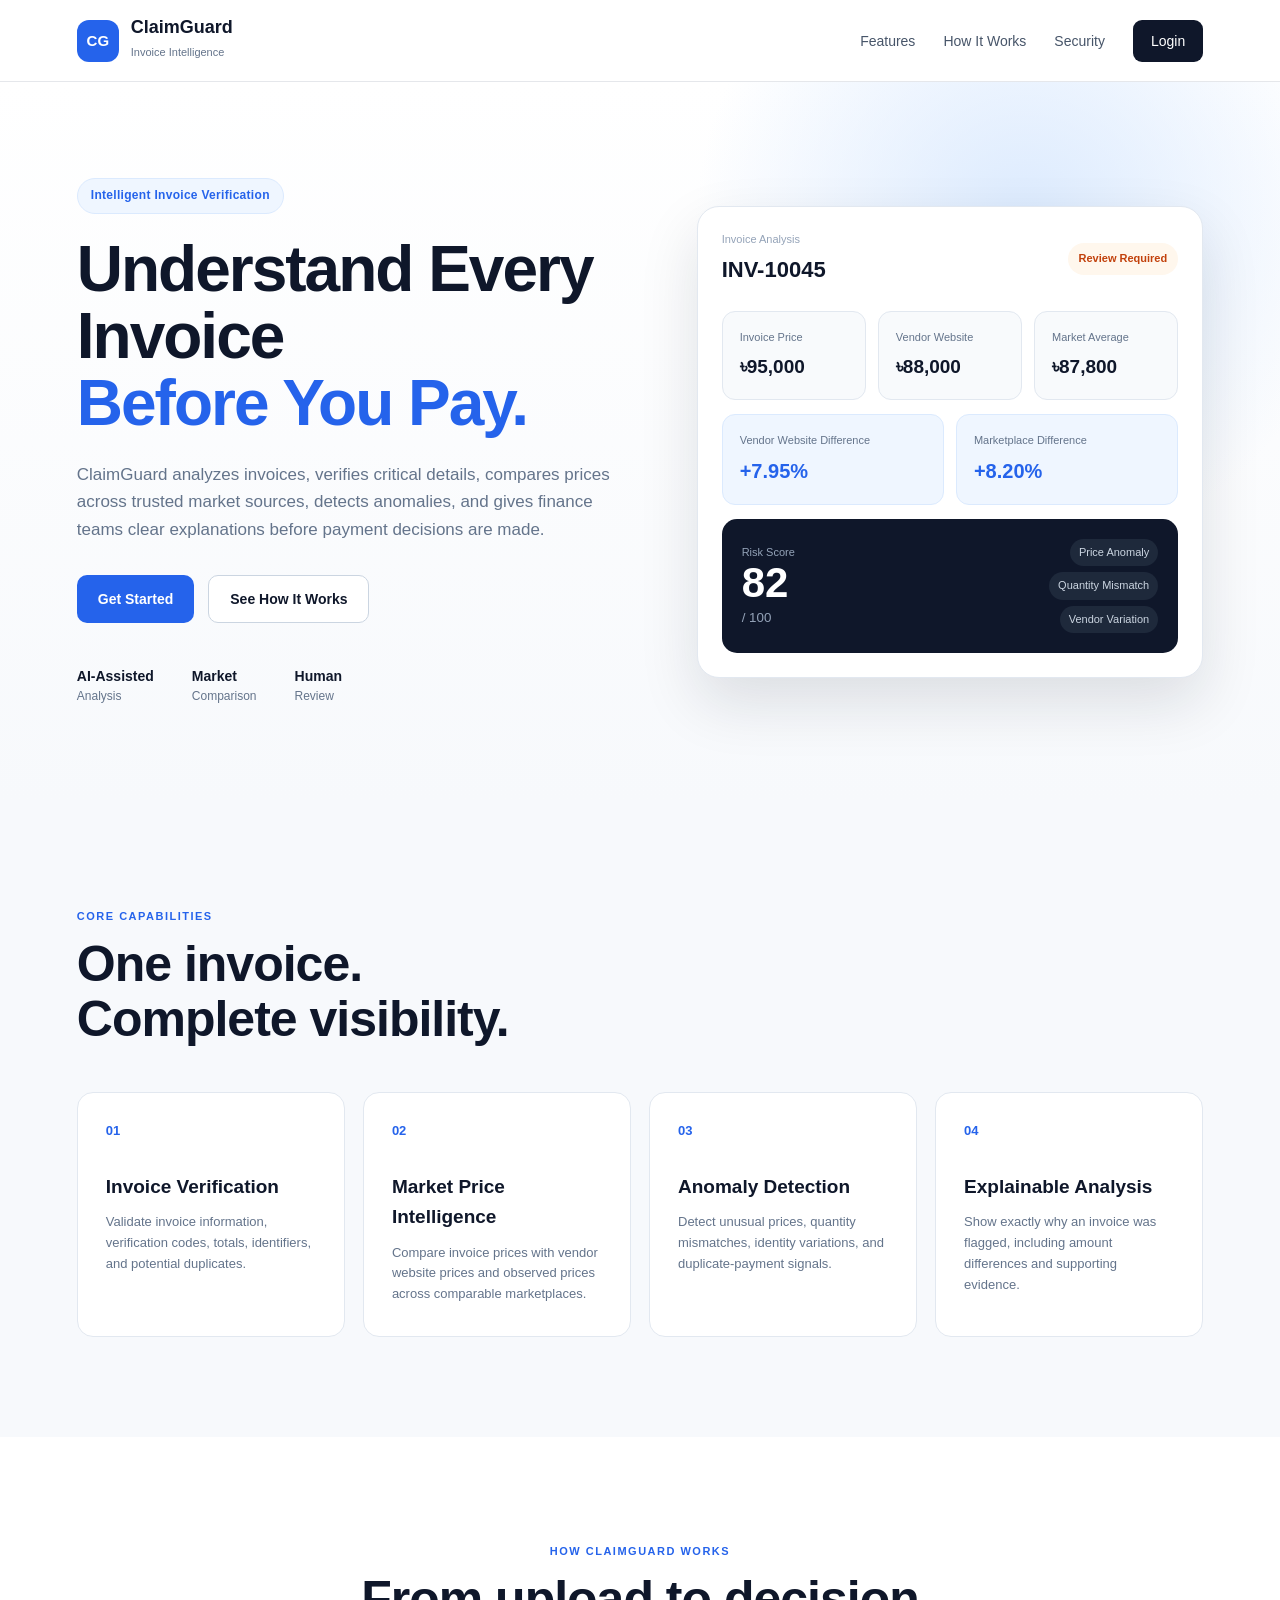
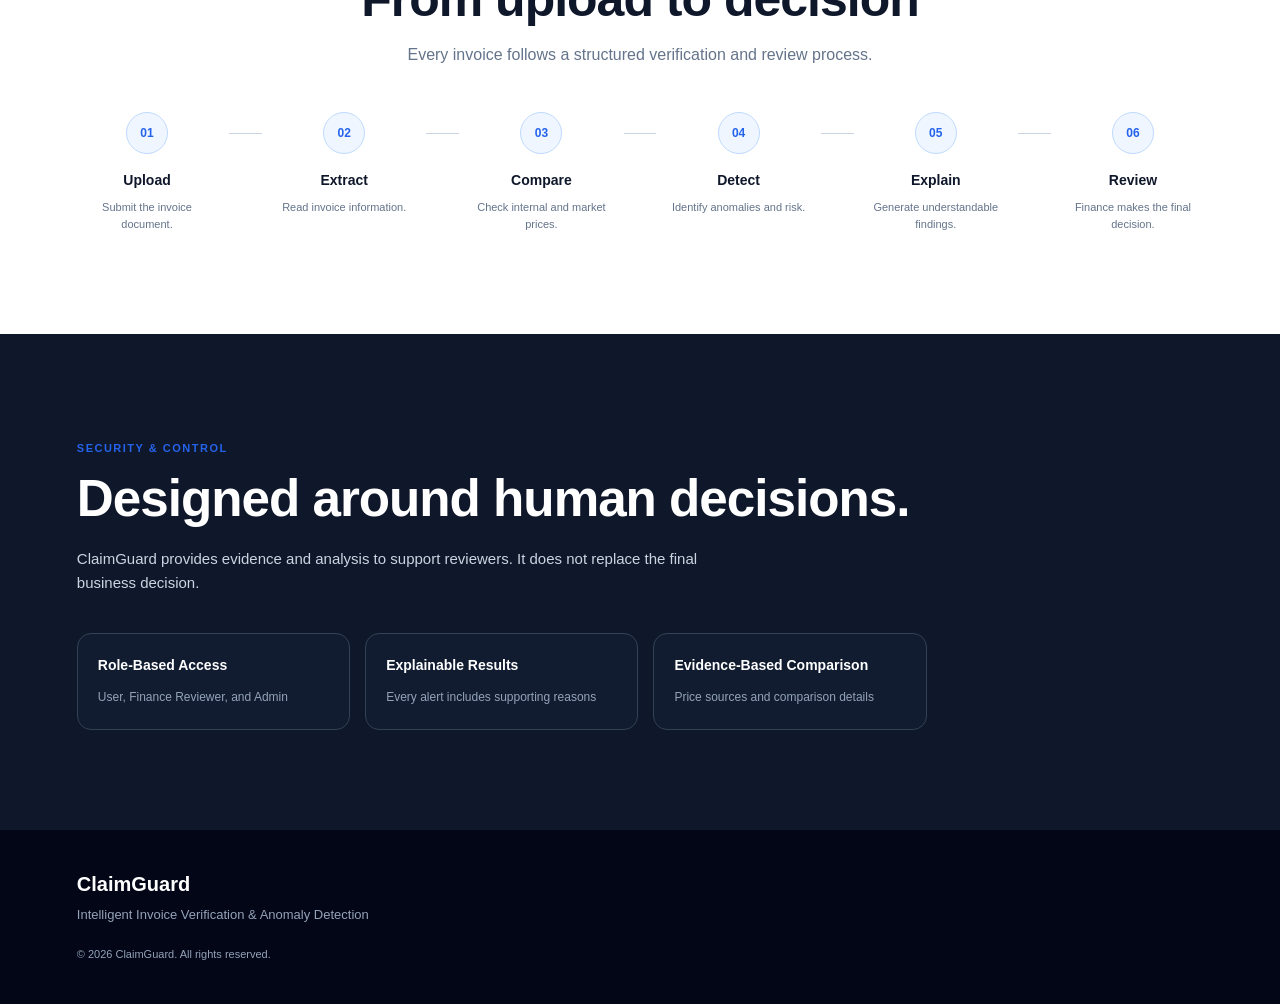
==== frontend/index.html @ c5aefcc8 "first commit" ====
<!DOCTYPE html>
<html lang="en">
<head>
    <meta charset="UTF-8">
    <meta name="viewport" content="width=device-width, initial-scale=1.0">

    <title>ClaimGuard | Intelligent Invoice Verification</title>

    <link rel="stylesheet" href="css/style.css">
</head>

<body>

    <header class="navbar">

        <div class="brand">
            <div class="brand-icon">CG</div>

            <div class="brand-text">
                <h2>ClaimGuard</h2>
                <span>Invoice Intelligence</span>
            </div>
        </div>

        <nav class="nav-links">
            <a href="#features">Features</a>
            <a href="#how-it-works">How It Works</a>
            <a href="#security">Security</a>
            <a href="login.html" class="nav-login">Login</a>
        </nav>

    </header>


    <main>

        <section class="hero">

            <div class="hero-content">

                <div class="badge">
                    Intelligent Invoice Verification
                </div>

                <h1>
                    Understand Every Invoice
                    <span>Before You Pay.</span>
                </h1>

                <p>
                    ClaimGuard analyzes invoices, verifies critical details,
                    compares prices across trusted market sources, detects
                    anomalies, and gives finance teams clear explanations
                    before payment decisions are made.
                </p>

                <div class="hero-buttons">

                    <a href="login.html" class="btn-primary">
                        Get Started
                    </a>

                    <a href="#how-it-works" class="btn-secondary">
                        See How It Works
                    </a>

                </div>

                <div class="trust-row">

                    <div>
                        <strong>AI-Assisted</strong>
                        <span>Analysis</span>
                    </div>

                    <div>
                        <strong>Market</strong>
                        <span>Comparison</span>
                    </div>

                    <div>
                        <strong>Human</strong>
                        <span>Review</span>
                    </div>

                </div>

            </div>


            <div class="dashboard-preview">

                <div class="preview-header">

                    <div>
                        <span class="small-label">
                            Invoice Analysis
                        </span>

                        <h3>INV-10045</h3>
                    </div>

                    <span class="status-badge">
                        Review Required
                    </span>

                </div>


                <div class="price-card">

                    <div>
                        <span>Invoice Price</span>
                        <strong>৳95,000</strong>
                    </div>

                    <div>
                        <span>Vendor Website</span>
                        <strong>৳88,000</strong>
                    </div>

                    <div>
                        <span>Market Average</span>
                        <strong>৳87,800</strong>
                    </div>

                </div>


                <div class="variance-box">

                    <div>
                        <span>Vendor Website Difference</span>
                        <strong>+7.95%</strong>
                    </div>

                    <div>
                        <span>Marketplace Difference</span>
                        <strong>+8.20%</strong>
                    </div>

                </div>


                <div class="risk-box">

                    <div class="risk-score">

                        <span>Risk Score</span>

                        <strong>82</strong>

                        <small>/ 100</small>

                    </div>


                    <div class="risk-details">

                        <span>Price Anomaly</span>
                        <span>Quantity Mismatch</span>
                        <span>Vendor Variation</span>

                    </div>

                </div>

            </div>

        </section>


        <section id="features" class="section">

            <div class="section-heading">

                <span>CORE CAPABILITIES</span>

                <h2>
                    One invoice.
                    <br>
                    Complete visibility.
                </h2>

            </div>


            <div class="feature-grid">

                <article class="feature-card">

                    <div class="feature-number">
                        01
                    </div>

                    <h3>
                        Invoice Verification
                    </h3>

                    <p>
                        Validate invoice information, verification codes,
                        totals, identifiers, and potential duplicates.
                    </p>

                </article>


                <article class="feature-card">

                    <div class="feature-number">
                        02
                    </div>

                    <h3>
                        Market Price Intelligence
                    </h3>

                    <p>
                        Compare invoice prices with vendor website prices
                        and observed prices across comparable marketplaces.
                    </p>

                </article>


                <article class="feature-card">

                    <div class="feature-number">
                        03
                    </div>

                    <h3>
                        Anomaly Detection
                    </h3>

                    <p>
                        Detect unusual prices, quantity mismatches,
                        identity variations, and duplicate-payment signals.
                    </p>

                </article>


                <article class="feature-card">

                    <div class="feature-number">
                        04
                    </div>

                    <h3>
                        Explainable Analysis
                    </h3>

                    <p>
                        Show exactly why an invoice was flagged,
                        including amount differences and supporting evidence.
                    </p>

                </article>

            </div>

        </section>


        <section id="how-it-works" class="section workflow-section">

            <div class="section-heading center">

                <span>
                    HOW CLAIMGUARD WORKS
                </span>

                <h2>
                    From upload to decision
                </h2>

                <p>
                    Every invoice follows a structured verification
                    and review process.
                </p>

            </div>


            <div class="workflow">

                <div class="workflow-step">

                    <span>01</span>

                    <h3>Upload</h3>

                    <p>
                        Submit the invoice document.
                    </p>

                </div>


                <div class="workflow-line"></div>


                <div class="workflow-step">

                    <span>02</span>

                    <h3>Extract</h3>

                    <p>
                        Read invoice information.
                    </p>

                </div>


                <div class="workflow-line"></div>


                <div class="workflow-step">

                    <span>03</span>

                    <h3>Compare</h3>

                    <p>
                        Check internal and market prices.
                    </p>

                </div>


                <div class="workflow-line"></div>


                <div class="workflow-step">

                    <span>04</span>

                    <h3>Detect</h3>

                    <p>
                        Identify anomalies and risk.
                    </p>

                </div>


                <div class="workflow-line"></div>


                <div class="workflow-step">

                    <span>05</span>

                    <h3>Explain</h3>

                    <p>
                        Generate understandable findings.
                    </p>

                </div>


                <div class="workflow-line"></div>


                <div class="workflow-step">

                    <span>06</span>

                    <h3>Review</h3>

                    <p>
                        Finance makes the final decision.
                    </p>

                </div>

            </div>

        </section>


        <section id="security" class="section security-section">

            <div class="security-content">

                <span>
                    SECURITY & CONTROL
                </span>

                <h2>
                    Designed around
                    human decisions.
                </h2>

                <p>
                    ClaimGuard provides evidence and analysis to support
                    reviewers. It does not replace the final business decision.
                </p>


                <div class="security-points">

                    <div>

                        <strong>
                            Role-Based Access
                        </strong>

                        <span>
                            User, Finance Reviewer, and Admin
                        </span>

                    </div>


                    <div>

                        <strong>
                            Explainable Results
                        </strong>

                        <span>
                            Every alert includes supporting reasons
                        </span>

                    </div>


                    <div>

                        <strong>
                            Evidence-Based Comparison
                        </strong>

                        <span>
                            Price sources and comparison details
                        </span>

                    </div>

                </div>

            </div>

        </section>

    </main>


    <footer>

        <div class="footer-brand">
            ClaimGuard
        </div>

        <p>
            Intelligent Invoice Verification & Anomaly Detection
        </p>

        <span>
            © 2026 ClaimGuard. All rights reserved.
        </span>

    </footer>


    <script src="js/app.js"></script>

</body>
</html>
---- frontend/css/style.css ----
/* =========================================================
   CLAIMGUARD - GLOBAL STYLES
   ========================================================= */

* {
    margin: 0;
    padding: 0;
    box-sizing: border-box;
}

html {
    scroll-behavior: smooth;
}

body {
    font-family: Arial, Helvetica, sans-serif;
    background: #f7f9fc;
    color: #0f172a;
    line-height: 1.6;
}

a {
    text-decoration: none;
    color: inherit;
}

button,
a {
    transition: 0.25s ease;
}


/* =========================================================
   NAVBAR
   ========================================================= */

.navbar {
    width: 100%;
    display: flex;
    align-items: center;
    justify-content: space-between;
    padding: 18px 6%;
    background: rgba(255, 255, 255, 0.96);
    border-bottom: 1px solid #e5e7eb;
    position: sticky;
    top: 0;
    z-index: 1000;
    backdrop-filter: blur(10px);
}

.brand {
    display: flex;
    align-items: center;
    gap: 12px;
}

.brand-icon {
    width: 42px;
    height: 42px;
    border-radius: 12px;
    background: #2563eb;
    color: white;
    display: flex;
    justify-content: center;
    align-items: center;
    font-weight: 700;
    font-size: 15px;
}

.brand-text h2 {
    font-size: 18px;
    line-height: 1.1;
}

.brand-text span {
    font-size: 11px;
    color: #64748b;
}

.nav-links {
    display: flex;
    align-items: center;
    gap: 28px;
}

.nav-links a {
    font-size: 14px;
    color: #475569;
}

.nav-links a:hover {
    color: #2563eb;
}

.nav-links .nav-login {
    padding: 10px 18px;
    background: #0f172a;
    color: white;
    border-radius: 9px;
}

.nav-links .nav-login:hover {
    background: #2563eb;
}


/* =========================================================
   HERO
   ========================================================= */

.hero {
    min-height: 720px;
    padding: 90px 6%;
    display: grid;
    grid-template-columns: 1.05fr 0.95fr;
    gap: 60px;
    align-items: center;
    background:
        radial-gradient(circle at 80% 20%, #dbeafe 0%, transparent 28%),
        linear-gradient(180deg, #ffffff 0%, #f7f9fc 100%);
}

.hero-content {
    max-width: 680px;
}

.badge {
    display: inline-block;
    padding: 7px 13px;
    background: #eff6ff;
    color: #2563eb;
    border: 1px solid #dbeafe;
    border-radius: 30px;
    font-size: 12px;
    font-weight: 700;
    letter-spacing: 0.3px;
    margin-bottom: 22px;
}

.hero h1 {
    font-size: clamp(42px, 5vw, 68px);
    line-height: 1.05;
    letter-spacing: -2px;
    margin-bottom: 24px;
}

.hero h1 span {
    display: block;
    color: #2563eb;
}

.hero-content > p {
    font-size: 17px;
    color: #64748b;
    max-width: 630px;
    margin-bottom: 32px;
}

.hero-buttons {
    display: flex;
    align-items: center;
    gap: 14px;
    margin-bottom: 42px;
}

.btn-primary,
.btn-secondary {
    display: inline-flex;
    justify-content: center;
    align-items: center;
    min-height: 48px;
    padding: 0 21px;
    border-radius: 10px;
    font-size: 14px;
    font-weight: 700;
}

.btn-primary {
    background: #2563eb;
    color: white;
}

.btn-primary:hover {
    background: #1d4ed8;
    transform: translateY(-2px);
}

.btn-secondary {
    border: 1px solid #cbd5e1;
    background: white;
    color: #0f172a;
}

.btn-secondary:hover {
    border-color: #2563eb;
    color: #2563eb;
}

.trust-row {
    display: flex;
    gap: 38px;
}

.trust-row div {
    display: flex;
    flex-direction: column;
}

.trust-row strong {
    font-size: 14px;
}

.trust-row span {
    color: #64748b;
    font-size: 12px;
}


/* =========================================================
   DASHBOARD PREVIEW
   ========================================================= */

.dashboard-preview {
    background: #ffffff;
    border: 1px solid #e2e8f0;
    border-radius: 22px;
    padding: 24px;
    box-shadow: 0 25px 60px rgba(15, 23, 42, 0.12);
}

.preview-header {
    display: flex;
    justify-content: space-between;
    align-items: center;
    gap: 15px;
    margin-bottom: 24px;
}

.small-label {
    display: block;
    font-size: 11px;
    color: #94a3b8;
    margin-bottom: 3px;
}

.preview-header h3 {
    font-size: 22px;
}

.status-badge {
    padding: 7px 11px;
    border-radius: 30px;
    background: #fff7ed;
    color: #c2410c;
    font-size: 11px;
    font-weight: 700;
}

.price-card {
    display: grid;
    grid-template-columns: repeat(3, 1fr);
    gap: 12px;
    margin-bottom: 14px;
}

.price-card > div {
    padding: 17px;
    border: 1px solid #e2e8f0;
    border-radius: 13px;
    background: #f8fafc;
}

.price-card span,
.variance-box span {
    display: block;
    color: #64748b;
    font-size: 11px;
    margin-bottom: 5px;
}

.price-card strong {
    font-size: 19px;
}

.variance-box {
    display: grid;
    grid-template-columns: 1fr 1fr;
    gap: 12px;
    margin-bottom: 14px;
}

.variance-box > div {
    padding: 17px;
    border-radius: 13px;
    background: #eff6ff;
    border: 1px solid #dbeafe;
}

.variance-box strong {
    font-size: 20px;
    color: #2563eb;
}

.risk-box {
    padding: 20px;
    border-radius: 15px;
    background: #0f172a;
    color: white;
    display: flex;
    justify-content: space-between;
    gap: 15px;
    align-items: center;
}

.risk-score {
    display: flex;
    flex-direction: column;
}

.risk-score span {
    font-size: 11px;
    color: #94a3b8;
}

.risk-score strong {
    font-size: 42px;
    line-height: 1.05;
}

.risk-score small {
    color: #94a3b8;
    margin-top: 2px;
}

.risk-details {
    display: flex;
    flex-direction: column;
    align-items: flex-end;
    gap: 6px;
}

.risk-details span {
    font-size: 11px;
    padding: 5px 9px;
    background: #1e293b;
    border-radius: 20px;
    color: #cbd5e1;
}


/* =========================================================
   SECTIONS
   ========================================================= */

.section {
    padding: 100px 6%;
}

.section-heading {
    margin-bottom: 45px;
}

.section-heading > span,
.security-content > span {
    font-size: 11px;
    letter-spacing: 1.5px;
    font-weight: 700;
    color: #2563eb;
}

.section-heading h2 {
    font-size: clamp(34px, 4vw, 50px);
    line-height: 1.1;
    margin-top: 9px;
    letter-spacing: -1px;
}

.section-heading.center {
    text-align: center;
}

.section-heading.center p {
    margin: 15px auto 0;
    max-width: 600px;
    color: #64748b;
}


/* =========================================================
   FEATURE CARDS
   ========================================================= */

.feature-grid {
    display: grid;
    grid-template-columns: repeat(4, 1fr);
    gap: 18px;
}

.feature-card {
    background: white;
    border: 1px solid #e2e8f0;
    padding: 28px;
    border-radius: 16px;
    min-height: 245px;
    transition: 0.25s ease;
}

.feature-card:hover {
    transform: translateY(-5px);
    box-shadow: 0 20px 35px rgba(15, 23, 42, 0.08);
    border-color: #bfdbfe;
}

.feature-number {
    color: #2563eb;
    font-weight: 700;
    font-size: 13px;
    margin-bottom: 30px;
}

.feature-card h3 {
    font-size: 19px;
    margin-bottom: 10px;
}

.feature-card p {
    color: #64748b;
    font-size: 13px;
}


/* =========================================================
   WORKFLOW
   ========================================================= */

.workflow-section {
    background: #ffffff;
}

.workflow {
    display: flex;
    align-items: flex-start;
    justify-content: center;
    gap: 12px;
    max-width: 1250px;
    margin: 0 auto;
}

.workflow-step {
    width: 150px;
    text-align: center;
}

.workflow-step > span {
    width: 42px;
    height: 42px;
    margin: 0 auto 15px;
    background: #eff6ff;
    color: #2563eb;
    border: 1px solid #bfdbfe;
    border-radius: 50%;
    display: flex;
    align-items: center;
    justify-content: center;
    font-size: 12px;
    font-weight: 700;
}

.workflow-step h3 {
    font-size: 14px;
    margin-bottom: 7px;
}

.workflow-step p {
    font-size: 11px;
    color: #64748b;
}

.workflow-line {
    width: 35px;
    height: 1px;
    background: #cbd5e1;
    margin-top: 21px;
}


/* =========================================================
   SECURITY
   ========================================================= */

.security-section {
    background: #0f172a;
    color: white;
}

.security-content {
    max-width: 850px;
}

.security-content h2 {
    font-size: clamp(35px, 4vw, 52px);
    line-height: 1.08;
    margin: 12px 0 20px;
    letter-spacing: -1px;
}

.security-content > p {
    max-width: 670px;
    color: #cbd5e1;
    font-size: 15px;
}

.security-points {
    display: grid;
    grid-template-columns: repeat(3, 1fr);
    gap: 15px;
    margin-top: 38px;
}

.security-points div {
    border: 1px solid #334155;
    border-radius: 14px;
    padding: 20px;
    background: #111c31;
}

.security-points strong {
    display: block;
    margin-bottom: 7px;
    font-size: 14px;
}

.security-points span {
    color: #94a3b8;
    font-size: 12px;
}


/* =========================================================
   FOOTER
   ========================================================= */

footer {
    background: #020617;
    color: #94a3b8;
    padding: 38px 6%;
}

.footer-brand {
    color: white;
    font-size: 20px;
    font-weight: 700;
    margin-bottom: 5px;
}

footer p {
    font-size: 13px;
    margin-bottom: 15px;
}

footer span {
    font-size: 11px;
}


/* =========================================================
   RESPONSIVE
   ========================================================= */

@media (max-width: 1000px) {

    .hero {
        grid-template-columns: 1fr;
        padding-top: 65px;
    }

    .feature-grid {
        grid-template-columns: repeat(2, 1fr);
    }

    .workflow {
        flex-wrap: wrap;
    }

    .workflow-line {
        display: none;
    }
}


@media (max-width: 700px) {

    .navbar {
        padding: 15px 5%;
    }

    .nav-links {
        gap: 12px;
    }

    .nav-links a:not(.nav-login) {
        display: none;
    }

    .hero,
    .section {
        padding-left: 5%;
        padding-right: 5%;
    }

    .hero h1 {
        font-size: 43px;
    }

    .hero-buttons {
        flex-direction: column;
        align-items: stretch;
    }

    .trust-row {
        gap: 18px;
        flex-wrap: wrap;
    }

    .price-card {
        grid-template-columns: 1fr;
    }

    .variance-box {
        grid-template-columns: 1fr;
    }

    .risk-box {
        flex-direction: column;
        align-items: flex-start;
    }

    .risk-details {
        align-items: flex-start;
    }

    .feature-grid {
        grid-template-columns: 1fr;
    }

    .security-points {
        grid-template-columns: 1fr;
    }
}
/* =========================================================
   ROLE THEMES & DASHBOARD HEADER BANNERS
   ========================================================= */

body.theme-user,
body.theme-reviewer,
body.theme-admin {
    background: #f7f9fc;
}

.role-banner {
    position: relative;
    overflow: hidden;
    margin: 0 auto 22px;
    padding: 28px 30px;
    border-radius: 22px;
    border: 1px solid rgba(15, 23, 42, 0.06);
    box-shadow: 0 18px 45px rgba(15, 23, 42, 0.08);
}

.role-banner::before {
    content: "";
    position: absolute;
    inset: 0;
    background: linear-gradient(120deg, rgba(255,255,255,0.22), transparent 48%);
    pointer-events: none;
}

.theme-user .role-banner {
    background: linear-gradient(135deg, #e0f2fe 0%, #dbeafe 36%, #f8fafc 100%);
    border-color: rgba(37, 99, 235, 0.18);
}

.theme-reviewer .role-banner {
    background: linear-gradient(135deg, #f3e8ff 0%, #ede9fe 38%, #f8fafc 100%);
    border-color: rgba(109, 40, 217, 0.18);
}

.theme-admin .role-banner {
    background: linear-gradient(135deg, #fee2e2 0%, #fecaca 38%, #f8fafc 100%);
    border-color: rgba(220, 38, 38, 0.16);
}

.role-banner-inner {
    position: relative;
    z-index: 1;
    display: flex;
    align-items: center;
    justify-content: space-between;
    gap: 18px;
    flex-wrap: wrap;
}

.role-banner-copy {
    max-width: 680px;
}

.role-banner-label {
    display: inline-block;
    margin-bottom: 10px;
    padding: 7px 11px;
    border-radius: 999px;
    font-size: 10px;
    font-weight: 800;
    letter-spacing: 1.2px;
    text-transform: uppercase;
    background: rgba(15, 23, 42, 0.06);
    backdrop-filter: blur(6px);
}

.theme-user .role-banner-label {
    color: #1d4ed8;
}

.theme-reviewer .role-banner-label {
    color: #6d28d9;
}

.theme-admin .role-banner-label {
    color: #b91c1c;
}

.role-banner h1,
.role-banner h2 {
    margin: 0 0 6px;
    font-size: clamp(28px, 3vw, 44px);
    letter-spacing: -1.3px;
    line-height: 1.05;
}

.role-banner p {
    color: rgba(15, 23, 42, 0.72);
    margin: 0;
    line-height: 1.65;
}

.role-banner-actions {
    display: flex;
    align-items: center;
    gap: 10px;
    flex-wrap: wrap;
}

.role-nav {
    display: flex;
    flex-wrap: wrap;
    align-items: center;
    gap: 10px;
    margin-top: 16px;
}

.role-nav a,
.role-nav button,
.inline-action {
    display: inline-flex;
    align-items: center;
    justify-content: center;
    min-height: 38px;
    padding: 0 14px;
    border: 1px solid rgba(148, 163, 184, 0.3);
    border-radius: 10px;
    background: rgba(255, 255, 255, 0.78);
    color: #0f172a;
    font-size: 11px;
    font-weight: 800;
    letter-spacing: 0.04em;
    text-transform: uppercase;
    cursor: pointer;
}

.role-nav a:hover,
.role-nav button:hover,
.inline-action:hover {
    transform: translateY(-1px);
    border-color: rgba(37, 99, 235, 0.35);
}

.search-box {
    display: flex;
    align-items: center;
    gap: 10px;
    min-width: min(280px, 100%);
    padding: 0 14px;
    min-height: 42px;
    background: rgba(255, 255, 255, 0.9);
    border: 1px solid rgba(148, 163, 184, 0.28);
    border-radius: 12px;
}

.search-box input {
    flex: 1;
    min-width: 0;
    border: none;
    background: transparent;
    font-size: 13px;
    color: #0f172a;
    outline: none;
}

.search-box span {
    font-size: 15px;
    opacity: 0.7;
}

.notification-pill {
    display: inline-flex;
    align-items: center;
    justify-content: center;
    min-width: 28px;
    height: 28px;
    padding: 0 8px;
    border-radius: 999px;
    background: rgba(15, 23, 42, 0.9);
    color: white;
    font-size: 11px;
    font-weight: 800;
}

.theme-user .notification-pill {
    background: #1d4ed8;
}

.theme-reviewer .notification-pill {
    background: #7c3aed;
}

.theme-admin .notification-pill {
    background: #dc2626;
}

.nav-utility {
    display: flex;
    align-items: center;
    justify-content: center;
    gap: 10px;
    flex-wrap: wrap;
}

.back-link {
    display: inline-flex;
    align-items: center;
    gap: 8px;
    color: #475569;
    font-size: 12px;
    font-weight: 700;
}

.back-link:hover {
    color: #1d4ed8;
}

.auth-brand-panel--red {
    background: radial-gradient(circle at 70% 20%, rgba(239,68,68,0.24), transparent 24%), linear-gradient(180deg, #7f1d1d 0%, #1f2937 100%);
}

.auth-brand-panel--purple {
    background: radial-gradient(circle at 70% 20%, rgba(168,85,247,0.22), transparent 24%), linear-gradient(180deg, #4c1d95 0%, #111827 100%);
}

.auth-brand-panel--blue {
    background: radial-gradient(circle at 70% 20%, rgba(96,165,250,0.22), transparent 24%), linear-gradient(180deg, #1d4ed8 0%, #0f172a 100%);
}

/* =========================================================
   AUTHENTICATION PAGES
   ========================================================= */

.auth-page {
    min-height: 100vh;
    background: #f8fafc;
}

.auth-container {
    min-height: 100vh;
    display: grid;
    grid-template-columns: 45% 55%;
}


/* LEFT PANEL */

.auth-brand-panel {
    position: relative;
    padding: 50px 8%;
    background:
        radial-gradient(circle at 70% 20%, #1d4ed8 0%, transparent 28%),
        #0f172a;
    color: white;
    display: flex;
    flex-direction: column;
    justify-content: space-between;
}

.auth-brand {
    display: flex;
    align-items: center;
    gap: 12px;
}

.auth-brand .brand-icon {
    background: #2563eb;
}

.auth-brand h2 {
    font-size: 19px;
}

.auth-brand span {
    font-size: 11px;
    color: #94a3b8;
}

.auth-message {
    max-width: 520px;
}

.auth-label {
    color: #60a5fa;
    font-size: 11px;
    font-weight: 700;
    letter-spacing: 1.5px;
}

.auth-message h1 {
    font-size: clamp(40px, 4vw, 60px);
    line-height: 1.05;
    letter-spacing: -2px;
    margin: 16px 0 22px;
}

.auth-message > p {
    color: #cbd5e1;
    max-width: 510px;
    font-size: 15px;
}

.auth-features {
    display: grid;
    gap: 13px;
    margin-top: 38px;
}

.auth-features div {
    display: flex;
    align-items: center;
    gap: 15px;
}

.auth-features strong {
    width: 35px;
    color: #60a5fa;
    font-size: 12px;
}

.auth-features span {
    color: #cbd5e1;
    font-size: 13px;
}

.auth-footer {
    color: #64748b;
    font-size: 11px;
}


/* RIGHT PANEL */

.auth-form-panel {
    min-height: 100vh;
    background: #ffffff;
    display: flex;
    justify-content: center;
    align-items: center;
    padding: 50px;
}

.auth-form-box {
    width: 100%;
    max-width: 440px;
}

.mobile-brand {
    display: none;
}

.form-heading {
    margin-bottom: 28px;
}

.form-heading > span {
    color: #2563eb;
    font-size: 11px;
    font-weight: 700;
    letter-spacing: 1.5px;
}

.form-heading h2 {
    font-size: 32px;
    letter-spacing: -1px;
    margin: 8px 0 8px;
}

.form-heading p {
    color: #64748b;
    font-size: 13px;
}


/* GOOGLE */

.google-btn {
    width: 100%;
    min-height: 48px;
    border: 1px solid #dbe2ea;
    background: white;
    border-radius: 10px;
    display: flex;
    justify-content: center;
    align-items: center;
    gap: 12px;
    font-size: 14px;
    font-weight: 700;
    cursor: pointer;
}

.google-btn:hover {
    background: #f8fafc;
    border-color: #94a3b8;
}

.google-icon {
    width: 20px;
    height: 20px;
    border-radius: 50%;
    display: inline-flex;
    align-items: center;
    justify-content: center;
    font-weight: 700;
    color: #4285f4;
}


/* DIVIDER */

.divider {
    display: flex;
    align-items: center;
    gap: 12px;
    margin: 24px 0;
}

.divider::before,
.divider::after {
    content: "";
    flex: 1;
    height: 1px;
    background: #e2e8f0;
}

.divider span {
    color: #94a3b8;
    font-size: 10px;
    font-weight: 700;
}


/* INPUTS */

.input-group {
    margin-bottom: 19px;
}

.input-group label,
.password-label label {
    display: block;
    margin-bottom: 7px;
    font-size: 12px;
    font-weight: 700;
    color: #334155;
}

.input-group input {
    width: 100%;
    min-height: 47px;
    padding: 0 14px;
    border: 1px solid #dbe2ea;
    border-radius: 9px;
    outline: none;
    font-size: 13px;
    color: #0f172a;
    background: white;
}

.input-group input:focus {
    border-color: #2563eb;
    box-shadow: 0 0 0 3px rgba(37, 99, 235, 0.08);
}

.password-label {
    display: flex;
    justify-content: space-between;
    align-items: center;
}

.password-label a {
    color: #2563eb;
    font-size: 11px;
    font-weight: 700;
}

.password-wrapper {
    position: relative;
}

.password-wrapper input {
    padding-right: 65px;
}

.password-toggle {
    position: absolute;
    right: 11px;
    top: 50%;
    transform: translateY(-50%);
    border: none;
    background: transparent;
    color: #2563eb;
    cursor: pointer;
    font-size: 11px;
    font-weight: 700;
}


/* REMEMBER */

.remember-row {
    margin: 2px 0 22px;
}

.remember-check {
    display: flex;
    align-items: center;
    gap: 8px;
    color: #64748b;
    font-size: 12px;
}

.remember-check input {
    accent-color: #2563eb;
}


/* LOGIN BUTTON */

.login-submit {
    width: 100%;
    min-height: 49px;
    border: none;
    border-radius: 10px;
    background: #2563eb;
    color: white;
    font-size: 14px;
    font-weight: 700;
    cursor: pointer;
}

.login-submit:hover {
    background: #1d4ed8;
    transform: translateY(-1px);
}


/* MESSAGE */

.login-message {
    display: none;
    margin-top: 15px;
    padding: 10px 12px;
    border-radius: 8px;
    background: #eff6ff;
    color: #1d4ed8;
    font-size: 12px;
}


/* SIGNUP */

.signup-link {
    text-align: center;
    color: #64748b;
    font-size: 12px;
    margin-top: 24px;
}

.signup-link a {
    color: #2563eb;
    font-weight: 700;
}


/* SECURITY */

.security-note {
    display: flex;
    align-items: flex-start;
    gap: 10px;
    margin-top: 25px;
    padding: 13px;
    border-radius: 9px;
    background: #f8fafc;
    border: 1px solid #e2e8f0;
}

.security-note span {
    font-size: 13px;
}

.security-note p {
    margin: 0;
    font-size: 10px;
    line-height: 1.5;
    color: #64748b;
}


/* AUTH RESPONSIVE */

@media (max-width: 900px) {

    .auth-container {
        grid-template-columns: 1fr;
    }

    .auth-brand-panel {
        display: none;
    }

    .auth-form-panel {
        padding: 35px 20px;
    }

    .mobile-brand {
        display: flex;
        align-items: center;
        gap: 10px;
        margin-bottom: 45px;
    }

    .mobile-brand .brand-icon {
        width: 38px;
        height: 38px;
    }

    .mobile-brand h2 {
        font-size: 17px;
    }

    .mobile-brand span {
        font-size: 10px;
        color: #64748b;
    }
}
/* =========================================================
   REGISTER PAGE
   ========================================================= */

#registerForm .remember-row {
    margin-top: 4px;
}

#registerForm .remember-check {
    align-items: flex-start;
}

#registerForm .remember-check input {
    margin-top: 3px;
}

#registerMessage {
    margin-bottom: 10px;
}
/* =========================================================
   EMAIL VERIFICATION / OTP
   ========================================================= */

.verification-icon {
    width: 58px;
    height: 58px;
    margin-bottom: 24px;
    border-radius: 16px;
    background: #eff6ff;
    border: 1px solid #dbeafe;
    color: #2563eb;
    display: flex;
    align-items: center;
    justify-content: center;
    font-size: 25px;
}

.verification-heading {
    margin-bottom: 28px;
}

.verification-heading p {
    margin-bottom: 2px;
}

.verification-heading > strong {
    display: block;
    color: #2563eb;
    font-size: 13px;
    word-break: break-word;
}

.otp-label {
    display: block;
    margin-bottom: 9px;
    font-size: 12px;
    font-weight: 700;
    color: #334155;
}

.otp-container {
    display: grid;
    grid-template-columns: repeat(6, 1fr);
    gap: 9px;
    margin-bottom: 24px;
}

.otp-input {
    width: 100%;
    height: 56px;
    border: 1px solid #dbe2ea;
    border-radius: 10px;
    outline: none;
    text-align: center;
    font-size: 21px;
    font-weight: 700;
    color: #0f172a;
    background: white;
}

.otp-input:focus {
    border-color: #2563eb;
    box-shadow: 0 0 0 3px rgba(37, 99, 235, 0.08);
}

.resend-section {
    text-align: center;
    margin-top: 23px;
}

.resend-section p {
    margin: 0 0 5px;
    color: #64748b;
    font-size: 12px;
}

.resend-btn {
    border: none;
    background: transparent;
    color: #2563eb;
    font-size: 12px;
    font-weight: 700;
    cursor: pointer;
    padding: 0;
}

.resend-btn:hover {
    text-decoration: underline;
}

#resendTimer {
    display: block;
    margin-top: 7px;
    color: #94a3b8;
    font-size: 11px;
}

@media (max-width: 500px) {

    .otp-container {
        gap: 6px;
    }

    .otp-input {
        height: 50px;
        font-size: 18px;
    }
}
/* =========================================================
   USER DASHBOARD
   ========================================================= */

.dashboard-page {
    min-height: calc(100vh - 80px);
    padding: 60px 6%;
    background: #f7f9fc;
}

.dashboard-header {
    display: flex;
    justify-content: space-between;
    align-items: flex-end;
    gap: 30px;
    margin-bottom: 40px;
}

.dashboard-header h1 {
    font-size: clamp(34px, 4vw, 48px);
    line-height: 1.1;
    letter-spacing: -1.5px;
    margin: 9px 0 13px;
}

.dashboard-header h1 span {
    color: #2563eb;
}

.dashboard-header p {
    color: #64748b;
    max-width: 650px;
}

.dashboard-stats {
    display: grid;
    grid-template-columns: repeat(4, 1fr);
    gap: 16px;
    margin-bottom: 25px;
}

.dashboard-stat-card {
    background: white;
    border: 1px solid #e2e8f0;
    border-radius: 14px;
    padding: 23px;
}

.dashboard-stat-card span {
    display: block;
    color: #64748b;
    font-size: 12px;
    margin-bottom: 8px;
}

.dashboard-stat-card strong {
    font-size: 30px;
}

.dashboard-content {
    display: grid;
    grid-template-columns: 1.5fr 0.8fr;
    gap: 20px;
}

.dashboard-panel {
    background: white;
    border: 1px solid #e2e8f0;
    border-radius: 16px;
    min-height: 320px;
}

.panel-header {
    padding: 23px;
    border-bottom: 1px solid #e2e8f0;
}

.panel-header span {
    color: #2563eb;
    font-size: 10px;
    font-weight: 700;
    letter-spacing: 1.4px;
}

.panel-header h2 {
    margin-top: 6px;
    font-size: 20px;
}

.empty-state {
    min-height: 230px;
    padding: 35px;
    display: flex;
    flex-direction: column;
    justify-content: center;
    align-items: center;
    text-align: center;
}

.empty-state h3 {
    font-size: 19px;
    margin-bottom: 7px;
}

.empty-state p {
    max-width: 380px;
    color: #64748b;
    font-size: 13px;
    margin-bottom: 20px;
}

.empty-state.small {
    min-height: 180px;
}

@media (max-width: 900px) {

    .dashboard-header {
        align-items: flex-start;
        flex-direction: column;
    }

    .dashboard-stats {
        grid-template-columns: repeat(2, 1fr);
    }

    .dashboard-content {
        grid-template-columns: 1fr;
    }
}

@media (max-width: 500px) {

    .dashboard-page {
        padding: 35px 5%;
    }

    .dashboard-stats {
        grid-template-columns: 1fr;
    }
}
/* =========================================================
   PASSWORD RECOVERY
   ========================================================= */

#forgotPasswordMessage,
#resetPasswordMessage {
    margin-bottom: 12px;
}

#resetPasswordForm .otp-container {
    margin-bottom: 22px;
}

#resetPasswordForm .input-group {
    margin-bottom: 18px;
}
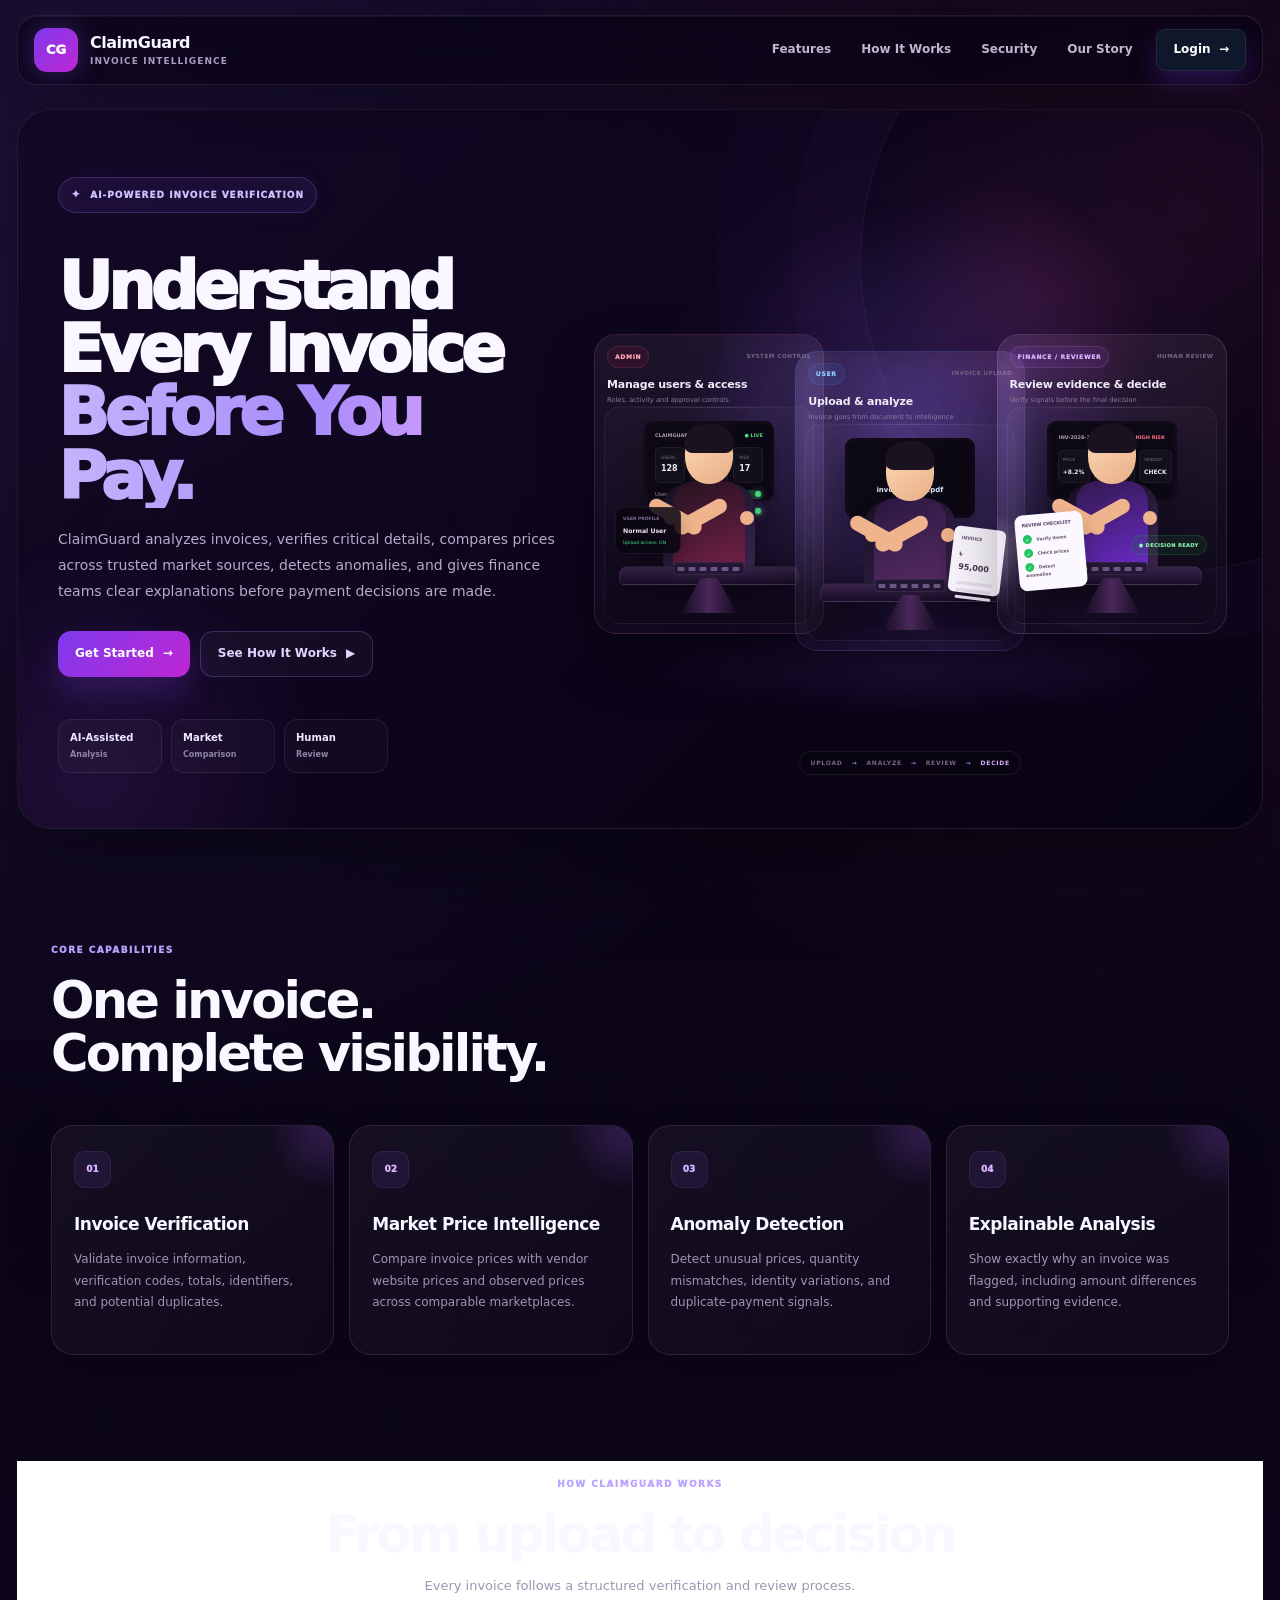
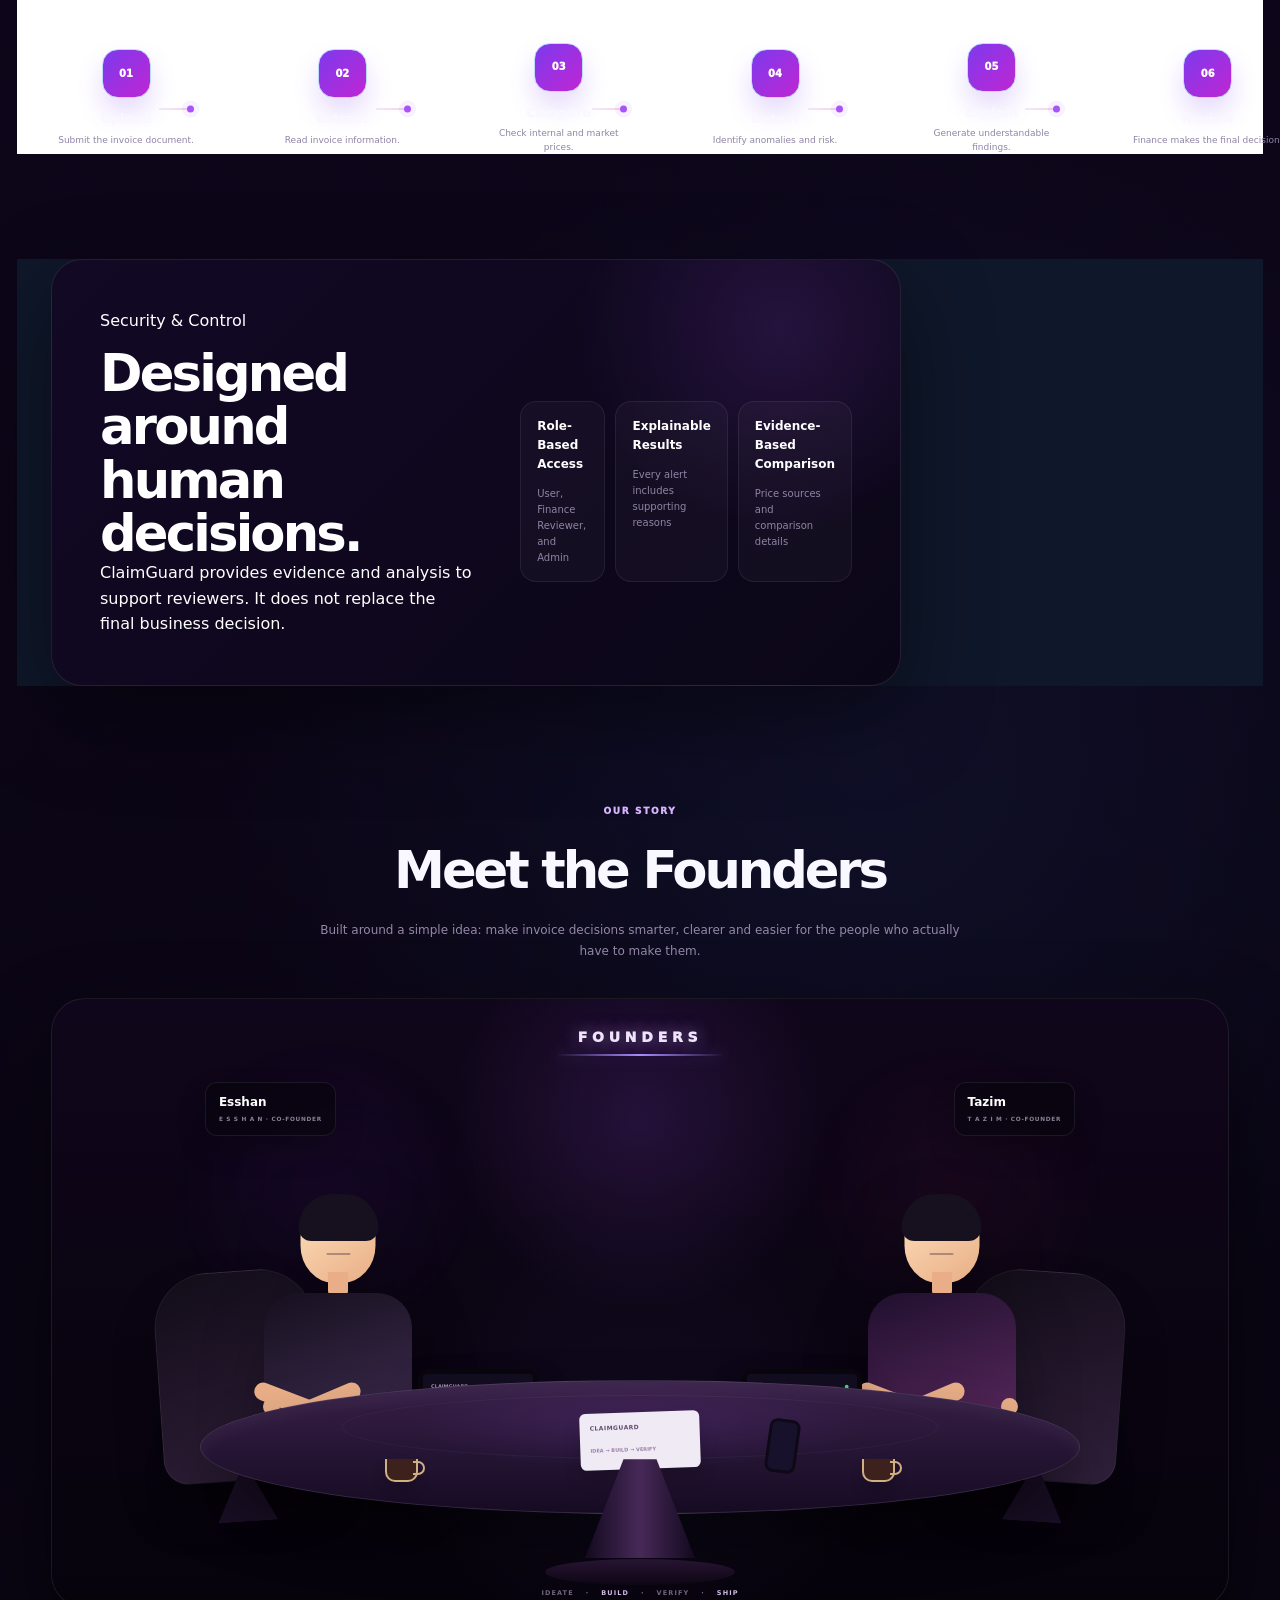
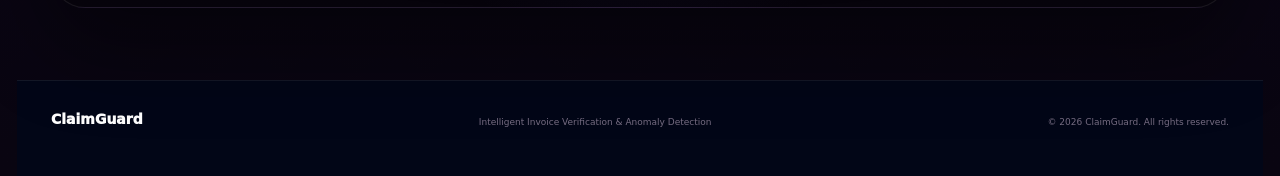
==== commit 36a88335: "Update ClaimGuard project" ====
--- a/frontend/index.html
+++ b/frontend/index.html
@@ -1,5 +1,6 @@
 <!DOCTYPE html>
 <html lang="en">
+
 <head>
     <meta charset="UTF-8">
     <meta name="viewport" content="width=device-width, initial-scale=1.0">
@@ -7,467 +8,4261 @@
     <title>ClaimGuard | Intelligent Invoice Verification</title>
 
     <link rel="stylesheet" href="css/style.css">
+
+    <style>
+        :root{
+            --cg-bg:#070313;
+            --cg-bg-2:#0d061a;
+            --cg-panel:rgba(20,11,38,.78);
+            --cg-panel-2:rgba(31,17,54,.78);
+            --cg-line:rgba(211,184,255,.13);
+            --cg-white:#f9f7ff;
+            --cg-muted:#b9afd0;
+            --cg-purple:#8b5cf6;
+            --cg-purple-2:#a855f7;
+            --cg-violet:#6d4aff;
+            --cg-pink:#ec4899;
+            --cg-cyan:#67e8f9;
+            --cg-green:#37e49a;
+            --cg-red:#fb7185;
+            --cg-shadow:0 32px 90px rgba(0,0,0,.42);
+        }
+
+        *{box-sizing:border-box}
+
+        html{scroll-behavior:smooth}
+
+        body{
+            margin:0;
+            color:var(--cg-white);
+            background:
+                radial-gradient(circle at 10% 8%,rgba(139,92,246,.18),transparent 26%),
+                radial-gradient(circle at 86% 10%,rgba(236,72,153,.13),transparent 22%),
+                radial-gradient(circle at 68% 70%,rgba(59,130,246,.08),transparent 26%),
+                linear-gradient(180deg,var(--cg-bg),var(--cg-bg-2) 48%,#090511);
+            font-family:Inter,ui-sans-serif,system-ui,-apple-system,BlinkMacSystemFont,"Segoe UI",sans-serif;
+            overflow-x:hidden;
+        }
+
+        body::before{
+            content:"";
+            position:fixed;
+            inset:0;
+            pointer-events:none;
+            opacity:.24;
+            background-image:
+                linear-gradient(rgba(196,181,253,.06) 1px,transparent 1px),
+                linear-gradient(90deg,rgba(196,181,253,.06) 1px,transparent 1px);
+            background-size:34px 34px;
+            mask-image:linear-gradient(to bottom,black,transparent 80%);
+            z-index:-5;
+        }
+
+        a{text-decoration:none}
+
+        .cg-shell{
+            width:min(1360px,calc(100% - 34px));
+            margin:0 auto;
+        }
+
+        /* ================= NAVBAR ================= */
+
+        .navbar{
+            position:sticky;
+            top:15px;
+            z-index:100;
+            width:min(1250px,100%);
+            margin:15px auto 0;
+            padding:12px 16px;
+            display:flex;
+            align-items:center;
+            justify-content:space-between;
+            gap:20px;
+            border:1px solid rgba(255,255,255,.09);
+            border-radius:20px;
+            background:rgba(9,4,20,.70);
+            backdrop-filter:blur(22px);
+            box-shadow:0 18px 45px rgba(0,0,0,.26),inset 0 1px 0 rgba(255,255,255,.05);
+        }
+
+        .brand{
+            display:flex;
+            align-items:center;
+            gap:12px;
+        }
+
+        .brand-icon{
+            width:44px;
+            height:44px;
+            display:grid;
+            place-items:center;
+            border-radius:13px;
+            color:#fff;
+            font-size:13px;
+            font-weight:950;
+            background:linear-gradient(135deg,#7c3aed,#c026d3);
+            box-shadow:0 0 26px rgba(139,92,246,.34);
+            position:relative;
+            overflow:hidden;
+        }
+
+        .brand-icon::after{
+            content:"";
+            position:absolute;
+            width:25px;
+            height:80px;
+            top:-18px;
+            left:-38px;
+            transform:rotate(28deg);
+            background:linear-gradient(90deg,transparent,rgba(255,255,255,.25),transparent);
+            animation:brandSweep 4.8s infinite;
+        }
+
+        .brand-text{
+            display:flex;
+            flex-direction:column;
+            line-height:1;
+        }
+
+        .brand-text h2{
+            margin:0 0 5px;
+            font-size:16px;
+            letter-spacing:-.03em;
+        }
+
+        .brand-text span{
+            font-size:9px;
+            color:#a89fc0;
+            letter-spacing:.12em;
+            text-transform:uppercase;
+            font-weight:800;
+        }
+
+        .nav-links{
+            display:flex;
+            align-items:center;
+            justify-content:flex-end;
+            gap:6px;
+        }
+
+        .nav-links a{
+            position:relative;
+            padding:10px 12px;
+            border-radius:11px;
+            color:#c1b7d1;
+            font-size:12px;
+            font-weight:850;
+            transition:.25s ease;
+        }
+
+        .nav-links a:hover{
+            color:#fff;
+            background:rgba(139,92,246,.10);
+        }
+
+        .nav-login{
+            margin-left:6px;
+            color:#fff !important;
+            padding:10px 16px !important;
+            background:linear-gradient(135deg,#7c3aed,#a855f7);
+            border:1px solid rgba(255,255,255,.08);
+            box-shadow:0 12px 26px rgba(124,58,237,.26);
+        }
+
+        .nav-login:hover{
+            transform:translateY(-2px);
+            box-shadow:0 18px 32px rgba(124,58,237,.34);
+        }
+
+        /* ================= HERO ================= */
+
+        .hero{
+            width:min(1250px,100%);
+            min-height:720px;
+            margin:24px auto 0;
+            position:relative;
+            display:grid;
+            grid-template-columns:minmax(0,.9fr) minmax(0,1.1fr);
+            align-items:center;
+            gap:22px;
+            padding:58px 36px 46px;
+            overflow:hidden;
+            border:1px solid rgba(255,255,255,.08);
+            border-radius:34px;
+            background:
+                radial-gradient(circle at 75% 45%,rgba(139,92,246,.11),transparent 30%),
+                radial-gradient(circle at 94% 15%,rgba(236,72,153,.08),transparent 24%),
+                linear-gradient(135deg,rgba(19,8,37,.93),rgba(7,3,17,.92));
+            box-shadow:var(--cg-shadow);
+        }
+
+        .hero::before{
+            content:"";
+            position:absolute;
+            width:620px;
+            height:620px;
+            right:-220px;
+            top:-160px;
+            border-radius:50%;
+            border:1px solid rgba(167,139,250,.11);
+            box-shadow:0 0 0 70px rgba(139,92,246,.018),0 0 0 145px rgba(139,92,246,.014);
+            animation:slowOrbit 18s linear infinite;
+        }
+
+        .hero::after{
+            content:"";
+            position:absolute;
+            left:-170px;
+            bottom:-190px;
+            width:490px;
+            height:490px;
+            border-radius:50%;
+            background:radial-gradient(circle,rgba(168,85,247,.12),transparent 67%);
+            filter:blur(8px);
+            pointer-events:none;
+        }
+
+        .hero-content{
+            position:relative;
+            z-index:5;
+            padding-left:4px;
+            animation:contentIn .8s ease both;
+        }
+
+        .badge{
+            width:max-content;
+            display:inline-flex;
+            align-items:center;
+            gap:9px;
+            padding:8px 12px;
+            border-radius:999px;
+            border:1px solid rgba(167,139,250,.22);
+            background:rgba(139,92,246,.08);
+            color:#cebfff;
+            font-size:9px;
+            font-weight:950;
+            letter-spacing:.11em;
+            text-transform:uppercase;
+            box-shadow:inset 0 0 24px rgba(139,92,246,.05),0 0 24px rgba(139,92,246,.06);
+        }
+
+        .badge::before{
+            content:"✦";
+            color:#d8b4fe;
+            font-size:11px;
+            animation:twinkle 1.7s ease-in-out infinite;
+        }
+
+        .hero h1{
+            margin:20px 0 18px;
+            max-width:660px;
+            font-size:clamp(47px,5.2vw,80px);
+            line-height:.95;
+            letter-spacing:-.068em;
+            font-weight:950;
+        }
+
+        .hero h1 span{
+            display:block;
+            color:transparent;
+            background:linear-gradient(90deg,#c4b5fd,#a78bfa,#f0abfc);
+            -webkit-background-clip:text;
+            background-clip:text;
+        }
+
+        .hero-content > p{
+            max-width:580px;
+            margin:0;
+            color:#b7abc9;
+            font-size:14px;
+            line-height:1.86;
+        }
+
+        .hero-buttons{
+            margin-top:27px;
+            display:flex;
+            flex-wrap:wrap;
+            gap:10px;
+        }
+
+        .btn-primary,
+        .btn-secondary{
+            display:inline-flex;
+            align-items:center;
+            justify-content:center;
+            gap:9px;
+            min-height:46px;
+            padding:0 17px;
+            border-radius:13px;
+            font-size:12px;
+            font-weight:900;
+            transition:.25s ease;
+        }
+
+        .btn-primary{
+            color:#fff;
+            background:linear-gradient(135deg,#7c3aed,#c026d3);
+            box-shadow:0 15px 30px rgba(124,58,237,.25);
+        }
+
+        .btn-primary:hover{
+            transform:translateY(-3px);
+            box-shadow:0 22px 38px rgba(124,58,237,.34);
+        }
+
+        .btn-secondary{
+            color:#ddd6fe;
+            border:1px solid rgba(167,139,250,.25);
+            background:rgba(255,255,255,.03);
+        }
+
+        .btn-secondary:hover{
+            transform:translateY(-3px);
+            background:rgba(139,92,246,.08);
+        }
+
+        .trust-row{
+            display:flex;
+            flex-wrap:wrap;
+            gap:9px;
+            margin-top:27px;
+        }
+
+        .trust-row > div{
+            min-width:104px;
+            padding:10px 11px;
+            border:1px solid rgba(255,255,255,.07);
+            border-radius:13px;
+            background:rgba(255,255,255,.025);
+        }
+
+        .trust-row strong,
+        .trust-row span{
+            display:block;
+        }
+
+        .trust-row strong{
+            margin-bottom:3px;
+            color:#eeeaff;
+            font-size:10px;
+        }
+
+        .trust-row span{
+            color:#8f84a5;
+            font-size:8px;
+            font-weight:800;
+        }
+
+        /* ================= THREE CHARACTER STAGE ================= */
+
+        .dashboard-preview{
+            display:none !important;
+        }
+
+        .character-stage{
+            position:relative;
+            z-index:4;
+            height:620px;
+            min-width:0;
+            animation:stageIn 1s .12s ease both;
+        }
+
+        .stage-glow{
+            position:absolute;
+            left:50%;
+            top:47%;
+            width:540px;
+            height:540px;
+            transform:translate(-50%,-50%);
+            border-radius:50%;
+            background:
+                radial-gradient(circle,rgba(139,92,246,.17),transparent 57%),
+                radial-gradient(circle at 25% 25%,rgba(236,72,153,.08),transparent 32%);
+            filter:blur(14px);
+            animation:breathe 5s ease-in-out infinite;
+        }
+
+        .role-card{
+            position:absolute;
+            z-index:30;
+            display:flex;
+            align-items:center;
+            gap:9px;
+            padding:9px 11px;
+            border-radius:15px;
+            border:1px solid rgba(255,255,255,.10);
+            backdrop-filter:blur(14px);
+            box-shadow:0 14px 35px rgba(0,0,0,.22);
+            font-size:9px;
+            font-weight:900;
+            color:#fff;
+        }
+
+        .role-card b{
+            display:block;
+            font-size:11px;
+            margin-bottom:2px;
+        }
+
+        .role-card span{
+            display:block;
+            color:#c6bbd7;
+            font-size:7px;
+            font-weight:750;
+        }
+
+        .role-dot{
+            width:27px;
+            height:27px;
+            display:grid;
+            place-items:center;
+            border-radius:9px;
+            font-size:10px;
+            background:rgba(255,255,255,.08);
+        }
+
+        .role-admin{
+            top:34px;
+            left:3%;
+            border-color:rgba(251,113,133,.26);
+            background:linear-gradient(135deg,rgba(78,20,40,.78),rgba(26,9,22,.78));
+            animation:cardFloat 4.4s ease-in-out infinite;
+        }
+
+        .role-admin .role-dot{color:#fda4af;box-shadow:0 0 18px rgba(251,113,133,.25)}
+
+        .role-user{
+            top:20px;
+            left:38%;
+            border-color:rgba(96,165,250,.24);
+            background:linear-gradient(135deg,rgba(25,36,72,.8),rgba(10,13,33,.8));
+            animation:cardFloat 4.8s 1s ease-in-out infinite;
+        }
+
+        .role-user .role-dot{color:#93c5fd;box-shadow:0 0 18px rgba(59,130,246,.23)}
+
+        .role-finance{
+            top:38px;
+            right:1%;
+            border-color:rgba(196,181,253,.25);
+            background:linear-gradient(135deg,rgba(53,30,88,.8),rgba(18,8,35,.8));
+            animation:cardFloat 4.9s .4s ease-in-out infinite;
+        }
+
+        .role-finance .role-dot{color:#d8b4fe;box-shadow:0 0 18px rgba(168,85,247,.30)}
+
+        .float-hud{
+            position:absolute;
+            z-index:26;
+            padding:9px 11px;
+            border:1px solid rgba(255,255,255,.09);
+            border-radius:13px;
+            background:rgba(12,6,25,.68);
+            backdrop-filter:blur(12px);
+            box-shadow:0 14px 36px rgba(0,0,0,.24);
+            color:#ddd6fe;
+            font-size:8px;
+            line-height:1.45;
+            font-weight:800;
+        }
+
+        .hud-a{
+            left:1%;
+            top:170px;
+            animation:floatSmall 5.4s ease-in-out infinite;
+        }
+
+        .hud-a b{color:#a7f3d0}
+
+        .hud-b{
+            right:1%;
+            top:190px;
+            animation:floatSmall 5s 1s ease-in-out infinite;
+        }
+
+        .hud-b b{color:#67e8f9}
+
+        .hud-c{
+            left:8%;
+            bottom:130px;
+            animation:floatSmall 5.2s .6s ease-in-out infinite;
+        }
+
+        .hud-c b{color:#f0abfc}
+
+        .hud-d{
+            right:5%;
+            bottom:120px;
+            animation:floatSmall 5.1s .2s ease-in-out infinite;
+        }
+
+        .hud-d b{color:#fbbf24}
+
+        .paper{
+            position:absolute;
+            z-index:7;
+            width:72px;
+            height:88px;
+            padding:9px;
+            border-radius:9px;
+            background:#fbf8ff;
+            box-shadow:0 18px 34px rgba(0,0,0,.24);
+        }
+
+        .paper::before{
+            content:"INVOICE";
+            display:block;
+            margin-bottom:9px;
+            color:#7b6e8e;
+            font-size:6px;
+            font-weight:950;
+            letter-spacing:.14em;
+        }
+
+        .paper .l{
+            height:5px;
+            border-radius:5px;
+            margin-bottom:6px;
+            background:#e9e2f4;
+        }
+
+        .paper .l.short{width:63%}
+
+        .paper .sum{
+            width:69%;
+            height:9px;
+            margin-top:10px;
+            border-radius:5px;
+            background:linear-gradient(90deg,#8b5cf6,#c026d3);
+        }
+
+        .paper.p1{left:20%;top:107px;transform:rotate(-11deg);animation:paperFloat 6s ease-in-out infinite;}
+        .paper.p2{right:20%;top:120px;transform:rotate(8deg);animation:paperFloat 6.3s 1s ease-in-out infinite;}
+        .paper.p3{left:27%;bottom:170px;transform:rotate(7deg);animation:paperFloat 6.1s .35s ease-in-out infinite;}
+        .paper.p4{right:27%;bottom:184px;transform:rotate(-8deg);animation:paperFloat 5.8s .8s ease-in-out infinite;}
+
+        .character{
+            position:absolute;
+            width:148px;
+            height:330px;
+            z-index:15;
+            transform-origin:center bottom;
+        }
+
+        .character.admin{
+            left:5%;
+            top:160px;
+            animation:characterBob 4.2s ease-in-out infinite;
+        }
+
+        .character.user{
+            left:38%;
+            top:192px;
+            animation:characterBob 4.5s .4s ease-in-out infinite;
+        }
+
+        .character.finance{
+            right:5%;
+            top:160px;
+            animation:characterBob 4.3s .8s ease-in-out infinite;
+        }
+
+        .character .shadow{
+            position:absolute;
+            left:50%;
+            bottom:0;
+            width:122px;
+            height:20px;
+            transform:translateX(-50%);
+            border-radius:50%;
+            background:rgba(0,0,0,.37);
+            filter:blur(7px);
+        }
+
+        .head{
+            position:absolute;
+            left:50%;
+            top:0;
+            width:74px;
+            height:80px;
+            transform:translateX(-50%);
+            border-radius:44% 44% 46% 46%;
+            background:#ffd1ad;
+            box-shadow:inset 0 -7px 0 rgba(0,0,0,.03);
+        }
+
+        .hair{
+            position:absolute;
+            left:50%;
+            top:-6px;
+            width:74px;
+            height:42px;
+            transform:translateX(-50%);
+            border-radius:39px 39px 17px 17px;
+            background:#251a35;
+        }
+
+        .glasses{
+            position:absolute;
+            top:34px;
+            left:50%;
+            width:59px;
+            height:23px;
+            transform:translateX(-50%);
+        }
+
+        .glasses::before,
+        .glasses::after{
+            content:"";
+            position:absolute;
+            top:2px;
+            width:25px;
+            height:17px;
+            border:2px solid #433452;
+            border-radius:7px;
+            background:rgba(255,255,255,.06);
+        }
+
+        .glasses::before{left:0}
+        .glasses::after{right:0}
+
+        .glasses i{
+            position:absolute;
+            left:50%;
+            top:9px;
+            width:10px;
+            height:2px;
+            transform:translateX(-50%);
+            background:#433452;
+        }
+
+        .eye{
+            position:absolute;
+            top:39px;
+            width:6px;
+            height:6px;
+            border-radius:50%;
+            background:#2a2034;
+        }
+
+        .eye.l{left:21px}
+        .eye.r{right:21px}
+
+        .smile{
+            position:absolute;
+            left:50%;
+            top:53px;
+            width:18px;
+            height:8px;
+            transform:translateX(-50%);
+            border-bottom:2px solid #ad6959;
+            border-radius:0 0 15px 15px;
+        }
+
+        .body{
+            position:absolute;
+            left:50%;
+            top:71px;
+            width:88px;
+            height:135px;
+            transform:translateX(-50%);
+            border-radius:24px 24px 20px 20px;
+            box-shadow:0 18px 30px rgba(0,0,0,.18);
+        }
+
+        .admin .body{
+            background:linear-gradient(160deg,#7f1d3c,#e11d48);
+        }
+
+        .user .body{
+            background:linear-gradient(160deg,#1d4ed8,#4338ca);
+            border-radius:28px 28px 19px 19px;
+        }
+
+        .finance .body{
+            background:linear-gradient(160deg,#6d28d9,#a855f7);
+        }
+
+        .shirt{
+            position:absolute;
+            left:50%;
+            top:0;
+            width:65px;
+            height:36px;
+            transform:translateX(-50%);
+            border-radius:15px 15px 19px 19px;
+            background:#fff;
+        }
+
+        .tie{
+            position:absolute;
+            left:50%;
+            top:21px;
+            width:15px;
+            height:38px;
+            transform:translateX(-50%);
+            clip-path:polygon(31% 0,69% 0,100% 35%,64% 100%,36% 100%,0 35%);
+            background:#f43f5e;
+        }
+
+        .user .shirt{
+            left:15px;
+            top:17px;
+            width:59px;
+            height:28px;
+            background:rgba(255,255,255,.14);
+            border-radius:15px;
+            z-index:2;
+        }
+
+        .user .cg-mark{
+            position:absolute;
+            left:14px;
+            top:15px;
+            z-index:4;
+            color:#fff;
+            font-size:10px;
+            font-weight:950;
+        }
+
+        .admin .cg-mark,
+        .finance .cg-mark{
+            position:absolute;
+            left:50%;
+            top:48px;
+            transform:translateX(-50%);
+            z-index:3;
+            color:rgba(255,255,255,.86);
+            font-size:8px;
+            font-weight:950;
+        }
+
+        .arm{
+            position:absolute;
+            top:91px;
+            width:20px;
+            height:91px;
+            border-radius:20px;
+            background:#ffc69e;
+            z-index:-1;
+            transform-origin:top center;
+        }
+
+        .arm.l{left:-7px;transform:rotate(11deg)}
+        .arm.r{right:-7px;transform:rotate(-15deg)}
+        .finance .arm.r{animation:signMotion 3.8s ease-in-out infinite}
+
+        .hand{
+            position:absolute;
+            left:50%;
+            bottom:-11px;
+            width:22px;
+            height:22px;
+            transform:translateX(-50%);
+            border-radius:50%;
+            background:#ffc69e;
+        }
+
+        .leg{
+            position:absolute;
+            top:188px;
+            width:27px;
+            height:104px;
+            border-radius:16px;
+            background:#1a1530;
+        }
+
+        .leg.l{left:42px}
+        .leg.r{right:42px}
+
+        .shoe{
+            position:absolute;
+            bottom:-8px;
+            width:39px;
+            height:18px;
+            border-radius:15px 15px 9px 9px;
+            background:#0a0715;
+        }
+
+        .leg.l .shoe{left:-5px}
+        .leg.r .shoe{right:-5px}
+
+        /* ADMIN PROPS */
+        .admin .tablet{
+            position:absolute;
+            top:135px;
+            right:-21px;
+            z-index:12;
+            width:55px;
+            height:67px;
+            border-radius:9px;
+            border:4px solid #171127;
+            background:linear-gradient(180deg,#18132a,#332060);
+            box-shadow:0 15px 25px rgba(0,0,0,.24);
+            transform:rotate(-7deg);
+        }
+
+        .admin .tablet::after{
+            content:"USERS\nROLE";
+            position:absolute;
+            inset:15px 7px;
+            white-space:pre-line;
+            color:#d8b4fe;
+            font-size:5px;
+            line-height:1.8;
+            text-align:center;
+            font-weight:950;
+        }
+
+        /* USER LAPTOP */
+        .user .laptop{
+            position:absolute;
+            left:50%;
+            top:153px;
+            width:124px;
+            height:80px;
+            transform:translateX(-50%);
+            z-index:18;
+        }
+
+        .laptop-screen{
+            position:absolute;
+            left:50%;
+            top:0;
+            width:88px;
+            height:60px;
+            transform:translateX(-50%);
+            border:5px solid #101020;
+            border-radius:8px 8px 4px 4px;
+            background:linear-gradient(160deg,#202044,#0e132e);
+            box-shadow:0 13px 26px rgba(0,0,0,.35);
+        }
+
+        .laptop-screen::after{
+            content:"CG";
+            position:absolute;
+            left:50%;
+            top:50%;
+            transform:translate(-50%,-50%);
+            color:#c4b5fd;
+            font-size:10px;
+            font-weight:950;
+        }
+
+        .laptop-base{
+            position:absolute;
+            left:50%;
+            bottom:0;
+            width:122px;
+            height:22px;
+            transform:translateX(-50%);
+            clip-path:polygon(7% 0,93% 0,100% 65%,0 65%);
+            border-radius:3px 3px 12px 12px;
+            background:linear-gradient(180deg,#3d3560,#171328);
+        }
+
+        /* FINANCE PROPS */
+        .finance .clipboard{
+            position:absolute;
+            top:144px;
+            right:-17px;
+            z-index:18;
+            width:58px;
+            height:82px;
+            padding:17px 8px 8px;
+            border-radius:7px;
+            background:#fbf8ff;
+            box-shadow:0 16px 25px rgba(0,0,0,.24);
+            transform:rotate(8deg);
+        }
+
+        .finance .clipboard::before{
+            content:"";
+            position:absolute;
+            left:18px;
+            top:-7px;
+            width:22px;
+            height:12px;
+            border:3px solid #78628f;
+            border-bottom:0;
+            border-radius:6px 6px 0 0;
+        }
+
+        .check{
+            display:flex;
+            align-items:center;
+            gap:5px;
+            margin-bottom:7px;
+            color:#53456a;
+            font-size:5px;
+            font-weight:900;
+        }
+
+        .check::before{
+            content:"✓";
+            display:grid;
+            place-items:center;
+            width:10px;
+            height:10px;
+            border-radius:50%;
+            color:#fff;
+            background:#22c55e;
+            font-size:6px;
+        }
+
+        /* ================= WORKFLOW HUD ================= */
+
+        .process-hud{
+            position:absolute;
+            left:50%;
+            bottom:28px;
+            z-index:35;
+            width:min(560px,92%);
+            transform:translateX(-50%);
+            padding:12px 13px;
+            border:1px solid rgba(255,255,255,.10);
+            border-radius:16px;
+            background:rgba(10,5,22,.78);
+            backdrop-filter:blur(15px);
+            box-shadow:0 20px 45px rgba(0,0,0,.30);
+        }
+
+        .process-title{
+            display:flex;
+            align-items:center;
+            justify-content:space-between;
+            margin-bottom:9px;
+        }
+
+        .process-title span{
+            color:#a89fc0;
+            font-size:8px;
+            font-weight:900;
+            letter-spacing:.1em;
+            text-transform:uppercase;
+        }
+
+        .process-title b{
+            color:#d8b4fe;
+            font-size:8px;
+        }
+
+        .process-row{
+            display:grid;
+            grid-template-columns:repeat(4,1fr);
+            gap:7px;
+        }
+
+        .process-step{
+            min-height:46px;
+            display:flex;
+            align-items:center;
+            gap:7px;
+            padding:7px 8px;
+            border:1px solid rgba(255,255,255,.06);
+            border-radius:11px;
+            background:rgba(255,255,255,.025);
+        }
+
+        .process-step i{
+            width:22px;
+            height:22px;
+            display:grid;
+            place-items:center;
+            border-radius:8px;
+            font-style:normal;
+            font-size:8px;
+            color:#fff;
+            background:linear-gradient(135deg,#7c3aed,#c026d3);
+            box-shadow:0 7px 14px rgba(124,58,237,.22);
+        }
+
+        .process-step span{
+            color:#c8bfd7;
+            font-size:7px;
+            font-weight:850;
+            line-height:1.3;
+        }
+
+        /* ================= FEATURES ================= */
+
+        .section{
+            width:min(1250px,100%);
+            margin:106px auto 0;
+            padding:0 34px;
+        }
+
+        .section-heading > span,
+        .security-content > span{
+            display:inline-block;
+            color:#b9a4ff;
+            font-size:9px;
+            font-weight:950;
+            letter-spacing:.16em;
+            text-transform:uppercase;
+        }
+
+        .section-heading h2,
+        .security-content h2{
+            margin:13px 0 0;
+            font-size:clamp(35px,4vw,55px);
+            line-height:1.04;
+            letter-spacing:-.055em;
+        }
+
+        .feature-grid{
+            display:grid;
+            grid-template-columns:repeat(4,minmax(0,1fr));
+            gap:15px;
+            margin-top:34px;
+        }
+
+        .feature-card{
+            position:relative;
+            min-height:230px;
+            padding:25px 22px;
+            border:1px solid var(--cg-line);
+            border-radius:22px;
+            background:linear-gradient(145deg,rgba(255,255,255,.045),rgba(255,255,255,.02));
+            box-shadow:0 18px 45px rgba(0,0,0,.18);
+            overflow:hidden;
+            transition:.3s ease;
+        }
+
+        .feature-card::after{
+            content:"";
+            position:absolute;
+            width:120px;
+            height:120px;
+            right:-55px;
+            top:-55px;
+            border-radius:50%;
+            background:radial-gradient(circle,rgba(168,85,247,.22),transparent 70%);
+            transition:.35s ease;
+        }
+
+        .feature-card:hover{
+            transform:translateY(-7px);
+            border-color:rgba(167,139,250,.24);
+            box-shadow:0 27px 55px rgba(0,0,0,.25);
+        }
+
+        .feature-card:hover::after{
+            transform:scale(1.35);
+        }
+
+        .feature-number{
+            display:grid;
+            place-items:center;
+            width:37px;
+            height:37px;
+            margin-bottom:23px;
+            border-radius:11px;
+            color:#d8b4fe;
+            background:rgba(139,92,246,.10);
+            border:1px solid rgba(167,139,250,.10);
+            font-size:9px;
+            font-weight:950;
+        }
+
+        .feature-card h3{
+            margin:0 0 11px;
+            font-size:17px;
+            letter-spacing:-.03em;
+        }
+
+        .feature-card p{
+            margin:0;
+            color:#9f95b2;
+            font-size:12px;
+            line-height:1.78;
+        }
+
+        /* ================= WORKFLOW ================= */
+
+        .workflow-section{
+            padding-top:8px;
+        }
+
+        .section-heading.center{
+            text-align:center;
+        }
+
+        .section-heading.center p{
+            max-width:610px;
+            margin:14px auto 0;
+            color:#9e94b2;
+            font-size:13px;
+            line-height:1.75;
+        }
+
+        .workflow{
+            display:grid;
+            grid-template-columns:repeat(11,minmax(0,1fr));
+            align-items:center;
+            margin-top:40px;
+        }
+
+        .workflow-step{
+            grid-column:span 1;
+            text-align:center;
+        }
+
+        .workflow-step > span{
+            width:49px;
+            height:49px;
+            margin:0 auto 11px;
+            display:grid;
+            place-items:center;
+            border-radius:16px;
+            color:#fff;
+            background:linear-gradient(135deg,#7c3aed,#c026d3);
+            box-shadow:0 14px 26px rgba(124,58,237,.19);
+            font-size:10px;
+            font-weight:950;
+        }
+
+        .workflow-step h3{
+            margin:0 0 4px;
+            font-size:13px;
+        }
+
+        .workflow-step p{
+            margin:0;
+            color:#8f84a5;
+            font-size:9px;
+            line-height:1.5;
+        }
+
+        .workflow-line{
+            grid-column:span 1;
+            height:2px;
+            background:linear-gradient(90deg,rgba(139,92,246,.12),rgba(236,72,153,.28));
+            position:relative;
+        }
+
+        .workflow-line::after{
+            content:"";
+            position:absolute;
+            top:50%;
+            right:0;
+            width:7px;
+            height:7px;
+            transform:translateY(-50%);
+            border-radius:50%;
+            background:#a855f7;
+            box-shadow:0 0 0 5px rgba(168,85,247,.08);
+        }
+
+        /* ================= SECURITY ================= */
+
+        .security-section{
+            margin-top:105px;
+        }
+
+        .security-content{
+            display:grid;
+            grid-template-columns:1.06fr .94fr;
+            gap:46px;
+            align-items:center;
+            padding:48px;
+            border:1px solid rgba(255,255,255,.09);
+            border-radius:31px;
+            background:
+                radial-gradient(circle at 86% 16%,rgba(168,85,247,.15),transparent 25%),
+                linear-gradient(135deg,#120925,#0b0617);
+            box-shadow:var(--cg-shadow);
+        }
+
+        .security-content h2{color:#fff}
+
+        .security-content > p{
+            max-width:610px;
+            color:#a69bb9;
+            line-height:1.8;
+            font-size:13px;
+        }
+
+        .security-points{
+            display:grid;
+            gap:10px;
+        }
+
+        .security-points > div{
+            display:flex;
+            flex-direction:column;
+            gap:5px;
+            padding:15px 16px;
+            border:1px solid rgba(255,255,255,.07);
+            border-radius:16px;
+            background:rgba(255,255,255,.03);
+            transition:.25s ease;
+        }
+
+        .security-points > div:hover{
+            transform:translateX(5px);
+            border-color:rgba(167,139,250,.18);
+            background:rgba(139,92,246,.055);
+        }
+
+        .security-points strong{
+            font-size:12px;
+        }
+
+        .security-points span{
+            color:#8f84a5;
+            font-size:10px;
+        }
+
+        /* ================= FOUNDERS ================= */
+
+        .founders-section{
+            width:min(1250px,100%);
+            margin:116px auto 0;
+            padding:0 34px;
+        }
+
+        .founders-intro{
+            text-align:center;
+        }
+
+        .founders-kicker{
+            color:#d8b4fe;
+            font-size:9px;
+            font-weight:950;
+            letter-spacing:.18em;
+            text-transform:uppercase;
+        }
+
+        .founders-intro h2{
+            margin:12px 0 8px;
+            font-size:clamp(35px,4vw,52px);
+            letter-spacing:-.06em;
+        }
+
+        .founders-intro p{
+            max-width:640px;
+            margin:0 auto;
+            color:#9388a7;
+            font-size:12px;
+            line-height:1.75;
+        }
+
+        .founder-room{
+            position:relative;
+            min-height:440px;
+            margin-top:35px;
+            overflow:hidden;
+            border:1px solid rgba(255,255,255,.08);
+            border-radius:31px;
+            background:
+                radial-gradient(circle at 50% 18%,rgba(168,85,247,.15),transparent 24%),
+                linear-gradient(180deg,#10061f,#0a0512 76%);
+            box-shadow:var(--cg-shadow);
+        }
+
+        .room-glow{
+            position:absolute;
+            left:50%;
+            top:45%;
+            width:430px;
+            height:260px;
+            transform:translate(-50%,-50%);
+            border-radius:50%;
+            background:radial-gradient(circle,rgba(168,85,247,.11),transparent 67%);
+            filter:blur(12px);
+        }
+
+        .neon-word{
+            position:absolute;
+            left:50%;
+            top:28px;
+            transform:translateX(-50%);
+            color:#e9d5ff;
+            font-size:13px;
+            font-weight:950;
+            letter-spacing:.28em;
+            text-shadow:0 0 16px rgba(192,132,252,.65),0 0 34px rgba(168,85,247,.25);
+            animation:neonFlicker 4.5s infinite;
+        }
+
+        .founder-desk{
+            position:absolute;
+            left:50%;
+            bottom:36px;
+            width:min(820px,87%);
+            height:128px;
+            transform:translateX(-50%);
+            border-radius:50%;
+            background:
+                radial-gradient(ellipse at center,rgba(102,66,137,.26),transparent 63%),
+                linear-gradient(180deg,#29173c,#170d24);
+            border:1px solid rgba(218,190,255,.11);
+            box-shadow:
+                0 28px 45px rgba(0,0,0,.38),
+                inset 0 9px 18px rgba(255,255,255,.03);
+        }
+
+        .founder-desk::before{
+            content:"";
+            position:absolute;
+            left:50%;
+            top:13px;
+            width:58%;
+            height:60px;
+            transform:translateX(-50%);
+            border-radius:50%;
+            border:1px solid rgba(255,255,255,.05);
+            background:rgba(255,255,255,.02);
+        }
+
+        .laptop{
+            position:absolute;
+            z-index:15;
+            bottom:89px;
+            width:118px;
+            height:74px;
+            animation:laptopBob 4.2s ease-in-out infinite;
+        }
+
+        .laptop.f1{left:27%}
+        .laptop.f2{right:27%;animation-delay:1s}
+
+        .laptop-screen{
+            position:absolute;
+            left:50%;
+            top:0;
+            width:80px;
+            height:53px;
+            transform:translateX(-50%);
+            border:5px solid #0a0812;
+            border-radius:7px 7px 3px 3px;
+            background:linear-gradient(160deg,#2d1d51,#100b20);
+            box-shadow:0 12px 25px rgba(0,0,0,.38);
+        }
+
+        .laptop-screen::before{
+            content:"CLAIMGUARD";
+            position:absolute;
+            left:9px;
+            top:10px;
+            color:#c4b5fd;
+            font-size:5px;
+            font-weight:950;
+        }
+
+        .laptop-screen::after{
+            content:"ANALYZING • REVIEW • SHIP";
+            position:absolute;
+            left:9px;
+            bottom:9px;
+            color:#7dd3fc;
+            font-size:4px;
+            font-weight:800;
+        }
+
+        .laptop-base{
+            position:absolute;
+            left:50%;
+            bottom:0;
+            width:112px;
+            height:22px;
+            transform:translateX(-50%);
+            clip-path:polygon(7% 0,93% 0,100% 64%,0 64%);
+            background:linear-gradient(180deg,#4a3760,#1b1028);
+            border-radius:3px 3px 10px 10px;
+        }
+
+        .founder{
+            position:absolute;
+            z-index:14;
+            bottom:70px;
+            width:175px;
+            height:260px;
+            animation:founderBob 4s ease-in-out infinite;
+        }
+
+        .founder.ishan{left:17%}
+        .founder.tazim{right:17%;animation-delay:.8s}
+
+        .founder .f-head{
+            position:absolute;
+            left:50%;
+            top:0;
+            width:66px;
+            height:73px;
+            transform:translateX(-50%);
+            border-radius:45%;
+            background:#f6c49e;
+        }
+
+        .founder .f-hair{
+            position:absolute;
+            left:50%;
+            top:-6px;
+            width:70px;
+            height:41px;
+            transform:translateX(-50%);
+            border-radius:40px 40px 15px 15px;
+            background:#16101f;
+        }
+
+        .founder .f-body{
+            position:absolute;
+            left:50%;
+            top:65px;
+            width:102px;
+            height:130px;
+            transform:translateX(-50%);
+            border-radius:27px 27px 18px 18px;
+            background:linear-gradient(160deg,#241433,#3b2154);
+            box-shadow:0 17px 26px rgba(0,0,0,.3);
+        }
+
+        .founder.tazim .f-body{
+            background:linear-gradient(160deg,#251538,#53225d);
+        }
+
+        .founder .f-arm{
+            position:absolute;
+            top:91px;
+            width:21px;
+            height:90px;
+            border-radius:20px;
+            background:#f1bc95;
+            transform-origin:top center;
+        }
+
+        .founder .f-arm.l{left:19px;transform:rotate(62deg)}
+        .founder .f-arm.r{right:19px;transform:rotate(-62deg)}
+
+        .founder .f-leg{
+            position:absolute;
+            top:182px;
+            width:29px;
+            height:78px;
+            border-radius:17px;
+            background:#15101d;
+        }
+
+        .founder .f-leg.l{left:59px}
+        .founder .f-leg.r{right:59px}
+
+        .founder-tag{
+            position:absolute;
+            z-index:30;
+            top:107px;
+            padding:9px 13px;
+            border-radius:11px;
+            border:1px solid rgba(255,255,255,.08);
+            background:rgba(9,5,16,.73);
+            box-shadow:0 10px 25px rgba(0,0,0,.27);
+        }
+
+        .founder-tag b{
+            display:block;
+            font-size:11px;
+            color:#fff;
+        }
+
+        .founder-tag span{
+            display:block;
+            margin-top:2px;
+            color:#9e94ae;
+            font-size:7px;
+            font-weight:800;
+            letter-spacing:.09em;
+            text-transform:uppercase;
+        }
+
+        .tag-ishan{left:12%}
+        .tag-tazim{right:12%}
+
+        .coffee{
+            position:absolute;
+            z-index:25;
+            width:25px;
+            height:19px;
+            bottom:99px;
+            border:2px solid #c7a47d;
+            border-top:0;
+            border-radius:0 0 9px 9px;
+            background:#38221b;
+        }
+
+        .coffee::after{
+            content:"";
+            position:absolute;
+            right:-7px;
+            top:2px;
+            width:8px;
+            height:9px;
+            border:2px solid #c7a47d;
+            border-left:0;
+            border-radius:0 8px 8px 0;
+        }
+
+        .coffee.one{left:31%}
+        .coffee.two{right:31%}
+
+        .smoke{
+            position:absolute;
+            z-index:26;
+            bottom:117px;
+            width:13px;
+            height:60px;
+            opacity:.55;
+        }
+
+        .smoke.one{left:30.8%}
+        .smoke.two{right:30.8%}
+
+        .smoke::before,
+        .smoke::after{
+            content:"";
+            position:absolute;
+            width:14px;
+            height:14px;
+            border-radius:50%;
+            border:2px solid rgba(235,225,241,.5);
+            filter:blur(.2px);
+            animation:smokeRise 3s ease-out infinite;
+        }
+
+        .smoke::before{left:0;bottom:2px}
+        .smoke::after{left:6px;bottom:20px;animation-delay:1.1s}
+
+        .founder-note{
+            position:absolute;
+            bottom:21px;
+            left:50%;
+            transform:translateX(-50%);
+            color:#786b86;
+            font-size:8px;
+            letter-spacing:.08em;
+            text-transform:uppercase;
+            font-weight:850;
+            white-space:nowrap;
+        }
+
+        /* ================= FOOTER ================= */
+
+        footer{
+            width:min(1250px,100%);
+            margin:72px auto 0;
+            padding:27px 34px 40px;
+            display:flex;
+            align-items:center;
+            justify-content:space-between;
+            gap:18px;
+            border-top:1px solid rgba(255,255,255,.07);
+        }
+
+        .footer-brand{
+            font-size:14px;
+            font-weight:950;
+        }
+
+        footer p,
+        footer > span{
+            margin:0;
+            color:#776d83;
+            font-size:9px;
+        }
+
+        /* ================= ANIMATIONS ================= */
+
+        @keyframes contentIn{
+            from{opacity:0;transform:translateY(24px)}
+            to{opacity:1;transform:none}
+        }
+
+        @keyframes stageIn{
+            from{opacity:0;transform:scale(.97) translateY(18px)}
+            to{opacity:1;transform:none}
+        }
+
+        @keyframes characterBob{
+            0%,100%{transform:translateY(0) rotate(0deg)}
+            50%{transform:translateY(-8px) rotate(-1deg)}
+        }
+
+        @keyframes founderBob{
+            0%,100%{transform:translateY(0)}
+            50%{transform:translateY(-4px)}
+        }
+
+        @keyframes paperFloat{
+            0%,100%{margin-top:0}
+            50%{margin-top:-13px}
+        }
+
+        @keyframes floatSmall{
+            0%,100%{transform:translateY(0)}
+            50%{transform:translateY(-8px)}
+        }
+
+        @keyframes cardFloat{
+            0%,100%{transform:translateY(0)}
+            50%{transform:translateY(-7px)}
+        }
+
+        @keyframes breathe{
+            0%,100%{transform:translate(-50%,-50%) scale(.96);opacity:.76}
+            50%{transform:translate(-50%,-50%) scale(1.05);opacity:1}
+        }
+
+        @keyframes slowOrbit{
+            from{transform:rotate(0deg)}
+            to{transform:rotate(360deg)}
+        }
+
+        @keyframes twinkle{
+            0%,100%{opacity:.65;transform:scale(.9) rotate(0)}
+            50%{opacity:1;transform:scale(1.1) rotate(12deg)}
+        }
+
+        @keyframes brandSweep{
+            0%{left:-40px}
+            42%,100%{left:70px}
+        }
+
+        @keyframes neonFlicker{
+            0%,100%{opacity:1}
+            48%{opacity:.82}
+            50%{opacity:1}
+            62%{opacity:.66}
+            64%{opacity:1}
+        }
+
+        @keyframes laptopBob{
+            0%,100%{transform:translateY(0)}
+            50%{transform:translateY(-3px)}
+        }
+
+        @keyframes signMotion{
+            0%,100%{transform:rotate(-15deg)}
+            50%{transform:rotate(-7deg)}
+        }
+
+        @keyframes smokeRise{
+            0%{opacity:0;transform:translate(0,16px) scale(.55)}
+            30%{opacity:.7}
+            100%{opacity:0;transform:translate(10px,-42px) scale(1.25)}
+        }
+
+        /* ================= RESPONSIVE ================= */
+
+        @media (max-width:1120px){
+            .hero{
+                grid-template-columns:1fr;
+                padding-top:48px;
+            }
+
+            .hero-content{
+                text-align:center;
+            }
+
+            .badge{
+                margin-inline:auto;
+            }
+
+            .hero-content > p{
+                margin-inline:auto;
+            }
+
+            .hero-buttons,
+            .trust-row{
+                justify-content:center;
+            }
+
+            .character-stage{
+                min-height:635px;
+            }
+
+            .feature-grid{
+                grid-template-columns:repeat(2,minmax(0,1fr));
+            }
+
+            .security-content{
+                grid-template-columns:1fr;
+            }
+        }
+
+        @media (max-width:900px){
+            .navbar{
+                position:relative;
+                top:0;
+                flex-direction:column;
+                align-items:stretch;
+            }
+
+            .nav-links{
+                justify-content:flex-start;
+                flex-wrap:wrap;
+            }
+
+            .workflow{
+                grid-template-columns:1fr;
+                gap:16px;
+            }
+
+            .workflow-step{
+                grid-column:auto;
+            }
+
+            .workflow-line{
+                grid-column:auto;
+                width:2px;
+                height:22px;
+                margin:0 auto;
+                background:linear-gradient(180deg,rgba(139,92,246,.12),rgba(236,72,153,.28));
+            }
+
+            .workflow-line::after{
+                top:auto;
+                right:auto;
+                left:50%;
+                bottom:0;
+                transform:translateX(-50%);
+            }
+
+            footer{
+                flex-direction:column;
+                align-items:flex-start;
+            }
+        }
+
+        @media (max-width:700px){
+            .hero{
+                padding:36px 17px 28px;
+                border-radius:26px;
+            }
+
+            .hero h1{
+                font-size:46px;
+            }
+
+            .character-stage{
+                height:710px;
+                transform:scale(.88);
+                transform-origin:top center;
+                margin-bottom:-72px;
+            }
+
+            .role-admin{left:-1%}
+            .role-finance{right:-1%}
+            .role-user{left:31%}
+
+            .founders-section{
+                padding:0 10px;
+            }
+
+            .founder-room{
+                min-height:520px;
+            }
+
+            .founder.ishan{left:7%}
+            .founder.tazim{right:7%}
+            .tag-ishan{left:4%}
+            .tag-tazim{right:4%}
+
+            .laptop.f1{left:21%}
+            .laptop.f2{right:21%}
+        }
+
+        @media (max-width:560px){
+            .feature-grid{
+                grid-template-columns:1fr;
+            }
+
+            .section,
+            .founders-section{
+                padding:0 12px;
+            }
+
+            .character-stage{
+                transform:scale(.72);
+                height:690px;
+                margin-bottom:-160px;
+            }
+
+            .role-user{
+                left:30%;
+            }
+
+            .role-admin{
+                top:25px;
+                left:-6%;
+            }
+
+            .role-finance{
+                top:25px;
+                right:-6%;
+            }
+
+            .float-hud{
+                display:none;
+            }
+
+            .process-row{
+                grid-template-columns:repeat(2,1fr);
+            }
+
+            .founder-room{
+                min-height:610px;
+            }
+
+            .founder.ishan{
+                left:50%;
+                transform:translateX(-88%) scale(.83);
+                bottom:145px;
+            }
+
+            .founder.tazim{
+                right:auto;
+                left:50%;
+                transform:translateX(-8%) scale(.83);
+                bottom:145px;
+            }
+
+            .laptop.f1{
+                left:23%;
+                bottom:96px;
+            }
+
+            .laptop.f2{
+                right:23%;
+                bottom:96px;
+            }
+
+            .coffee.one{left:27%}
+            .coffee.two{right:27%}
+            .smoke.one{left:26.6%}
+            .smoke.two{right:26.6%}
+
+            .tag-ishan{left:6%;top:90px}
+            .tag-tazim{right:6%;top:90px}
+        }
+
+        @media (prefers-reduced-motion:reduce){
+            *,*::before,*::after{
+                animation-duration:.01ms !important;
+                animation-iteration-count:1 !important;
+                scroll-behavior:auto !important;
+            }
+        }
+    </style>
+
+<style>
+/* ===== refined index visual layer: intentionally scoped to new artwork ===== */
+
+.refined-stage{
+    height:560px;
+    min-height:560px;
+    margin-top:6px;
+}
+
+.refined-stage .stage-glow{
+    width:500px;
+    height:500px;
+    top:48%;
+    opacity:.72;
+}
+
+.stage-grid{
+    position:absolute;
+    inset:70px 6% 92px;
+    border-radius:30px;
+    border:1px solid rgba(196,181,253,.05);
+    background:
+        linear-gradient(rgba(167,139,250,.028) 1px,transparent 1px),
+        linear-gradient(90deg,rgba(167,139,250,.028) 1px,transparent 1px);
+    background-size:24px 24px;
+    mask-image:linear-gradient(to bottom,transparent 0,#000 15%,#000 82%,transparent 100%);
+}
+
+.refined-role{
+    z-index:40;
+    padding:8px 10px;
+    min-width:145px;
+    gap:8px;
+    border-radius:13px;
+}
+
+.refined-role b{font-size:10px}
+.refined-role span{font-size:6.8px}
+
+.refined-role .role-dot{
+    width:24px;
+    height:24px;
+    border-radius:8px;
+    font-size:9px;
+}
+
+.refined-stage .role-admin{left:1%;top:48px}
+.refined-stage .role-user{left:50%;top:22px;transform:translateX(-50%)}
+.refined-stage .role-finance{right:1%;top:48px}
+
+.signal-chip{
+    position:absolute;
+    z-index:35;
+    padding:6px 8px;
+    border-radius:999px;
+    border:1px solid rgba(255,255,255,.08);
+    background:rgba(11,6,22,.72);
+    color:#8f84a5;
+    font-size:7px;
+    font-weight:850;
+    letter-spacing:.06em;
+    box-shadow:0 10px 22px rgba(0,0,0,.18);
+    backdrop-filter:blur(10px);
+    animation:floatSmall 5s ease-in-out infinite;
+}
+
+.signal-chip b{
+    color:#d8b4fe;
+    margin-left:4px;
+}
+
+.chip-a{left:11%;top:142px}
+.chip-b{right:12%;top:145px;animation-delay:.7s}
+.chip-c{right:16%;bottom:180px;animation-delay:1.2s}
+
+.refined-paper{
+    width:52px;
+    height:66px;
+    padding:8px;
+    border-radius:7px;
+    opacity:.9;
+}
+
+.refined-paper::before{font-size:5px;margin-bottom:7px}
+.refined-paper .l{height:4px;margin-bottom:5px}
+.refined-paper .sum{height:7px;margin-top:8px}
+
+.refined-stage .p1{left:20%;top:126px}
+.refined-stage .p2{right:20%;top:122px}
+
+.refined-character{
+    position:absolute;
+    z-index:20;
+    width:118px;
+    height:235px;
+    filter:drop-shadow(0 22px 25px rgba(0,0,0,.24));
+}
+
+.character-svg{
+    width:100%;
+    height:100%;
+    overflow:visible;
+}
+
+.refined-admin{
+    left:8%;
+    top:198px;
+    animation:refinedBob 4.5s ease-in-out infinite;
+}
+
+.refined-user{
+    left:50%;
+    top:210px;
+    transform:translateX(-50%);
+    animation:refinedBobCenter 4.7s .3s ease-in-out infinite;
+}
+
+.refined-finance{
+    right:8%;
+    top:198px;
+    animation:refinedBob 4.6s .8s ease-in-out infinite;
+}
+
+.refined-process{
+    bottom:13px;
+    width:min(560px,92%);
+    padding:9px 11px;
+    border-radius:14px;
+}
+
+.refined-process .process-step{
+    min-height:39px;
+    padding:6px 7px;
+}
+
+.refined-process .process-step i{
+    width:19px;
+    height:19px;
+    border-radius:6px;
+    font-size:7px;
+}
+
+.refined-process .process-step span{font-size:6.5px}
+
+/* ===== founders refinement ===== */
+
+.refined-founders{margin-top:118px}
+
+.refined-room{
+    min-height:500px;
+    margin-top:34px;
+    border-radius:31px;
+    position:relative;
+    overflow:hidden;
+    background:
+        radial-gradient(circle at 50% 25%,rgba(168,85,247,.13),transparent 26%),
+        linear-gradient(180deg,#11071e 0%,#08040e 76%);
+}
+
+.room-backlight{
+    position:absolute;
+    left:50%;
+    top:60px;
+    width:680px;
+    height:290px;
+    transform:translateX(-50%);
+    border-radius:50%;
+    background:radial-gradient(circle,rgba(168,85,247,.12),transparent 67%);
+    filter:blur(12px);
+}
+
+.founder-spark{
+    position:absolute;
+    width:3px;
+    height:3px;
+    border-radius:50%;
+    background:#d8b4fe;
+    box-shadow:0 0 12px rgba(216,180,254,.7);
+    animation:sparkFloat 4s ease-in-out infinite;
+}
+.spark-1{left:18%;top:85px}
+.spark-2{right:20%;top:142px;animation-delay:1.1s}
+.spark-3{left:62%;top:67px;animation-delay:2s}
+
+.refined-room .neon-word{
+    top:25px;
+    font-size:12px;
+    letter-spacing:.30em;
+}
+
+.refined-room .founder-tag{
+    top:95px;
+    border-color:rgba(255,255,255,.09);
+    background:rgba(9,5,16,.76);
+}
+
+.founder-person{
+    position:absolute;
+    z-index:15;
+    width:175px;
+    height:255px;
+    filter:drop-shadow(0 22px 28px rgba(0,0,0,.30));
+    animation:founderIdle 4.8s ease-in-out infinite;
+}
+
+.founder-person svg{
+    width:100%;
+    height:100%;
+    overflow:visible;
+}
+
+.founder-esshan{left:17%;bottom:116px}
+.founder-tszim{right:17%;bottom:116px;animation-delay:1s}
+
+.refined-room .founder-laptop{
+    position:absolute;
+    z-index:28;
+    bottom:118px;
+    width:120px;
+    height:78px;
+    animation:founderLaptop 4.2s ease-in-out infinite;
+}
+
+.founder-laptop-left{left:29%}
+.founder-laptop-right{right:29%;animation-delay:1s}
+
+.founder-screen{
+    position:absolute;
+    left:50%;
+    top:0;
+    width:82px;
+    height:55px;
+    transform:translateX(-50%);
+    border:5px solid #08060e;
+    border-radius:8px 8px 4px 4px;
+    background:linear-gradient(160deg,#31214d,#101024);
+    box-shadow:0 16px 26px rgba(0,0,0,.35);
+    overflow:hidden;
+}
+
+.founder-screen::after{
+    content:"";
+    position:absolute;
+    left:8px;
+    right:8px;
+    bottom:7px;
+    height:5px;
+    border-radius:5px;
+    background:linear-gradient(90deg,#8b5cf6,#ec4899);
+}
+
+.founder-screen span{
+    position:absolute;
+    left:8px;
+    top:8px;
+    color:#ddd6fe;
+    font-size:7px;
+    font-weight:950;
+}
+
+.founder-screen i{
+    display:block;
+    width:34px;
+    height:3px;
+    margin-left:8px;
+    margin-top:21px;
+    border-radius:4px;
+    background:#55466d;
+}
+.founder-screen i + i{margin-top:4px;width:47px}
+
+.founder-base{
+    position:absolute;
+    left:50%;
+    bottom:0;
+    width:116px;
+    height:24px;
+    transform:translateX(-50%);
+    clip-path:polygon(6% 0,94% 0,100% 65%,0 65%);
+    background:linear-gradient(180deg,#4a3760,#1b1028);
+    border-radius:3px 3px 11px 11px;
+}
+
+.round-table{
+    position:absolute;
+    z-index:23;
+    left:50%;
+    bottom:31px;
+    width:min(820px,88%);
+    height:150px;
+    transform:translateX(-50%);
+}
+
+.table-top{
+    position:absolute;
+    left:50%;
+    top:0;
+    width:100%;
+    height:108px;
+    transform:translateX(-50%);
+    border-radius:50%;
+    border:1px solid rgba(230,215,255,.12);
+    background:
+        radial-gradient(ellipse at 50% 37%,rgba(124,58,237,.18),transparent 35%),
+        linear-gradient(180deg,#2c183f,#160c24);
+    box-shadow:
+        0 30px 44px rgba(0,0,0,.4),
+        inset 0 11px 15px rgba(255,255,255,.035);
+}
+
+.table-light{
+    position:absolute;
+    left:50%;
+    top:10px;
+    width:65%;
+    height:58px;
+    transform:translateX(-50%);
+    border-radius:50%;
+    border:1px solid rgba(255,255,255,.045);
+}
+
+.table-leg{
+    position:absolute;
+    left:50%;
+    top:66px;
+    width:96px;
+    height:80px;
+    transform:translateX(-50%);
+    clip-path:polygon(35% 0,65% 0,100% 100%,0 100%);
+    background:linear-gradient(90deg,#150b20,#3b2050,#150b20);
+}
+
+.table-item{
+    position:absolute;
+    z-index:5;
+}
+
+.item-mug{
+    width:28px;
+    height:20px;
+    bottom:30px;
+    border:2px solid #c6a57d;
+    border-top:0;
+    border-radius:0 0 9px 9px;
+    background:#321d19;
+}
+
+.item-mug::after{
+    content:"";
+    position:absolute;
+    right:-8px;
+    top:2px;
+    width:8px;
+    height:9px;
+    border:2px solid #c6a57d;
+    border-left:0;
+    border-radius:0 8px 8px 0;
+}
+
+.mug-left{left:24%}
+.mug-right{right:24%}
+
+.item-paper{
+    left:50%;
+    top:34px;
+    width:65px;
+    height:42px;
+    transform:translateX(-50%) rotate(-4deg);
+    border-radius:5px;
+    background:#efe9f6;
+    box-shadow:0 8px 14px rgba(0,0,0,.18);
+}
+
+.item-paper::before{
+    content:"CLAIMGUARD";
+    position:absolute;
+    left:9px;
+    top:7px;
+    color:#765e89;
+    font-size:5px;
+    font-weight:950;
+}
+
+.item-paper::after{
+    content:"BUILD • TEST • SHIP";
+    position:absolute;
+    left:9px;
+    bottom:8px;
+    color:#9b7db1;
+    font-size:4px;
+    font-weight:850;
+}
+
+.item-phone{
+    right:34%;
+    top:20px;
+    width:28px;
+    height:48px;
+    border:3px solid #11101b;
+    border-radius:7px;
+    background:#15132b;
+    transform:rotate(9deg);
+}
+
+.smoke-wisp{
+    position:absolute;
+    z-index:35;
+    bottom:153px;
+    width:35px;
+    height:105px;
+    pointer-events:none;
+}
+
+.smoke-left{left:28.8%}
+.smoke-right{right:28.8%}
+
+.smoke-wisp span{
+    position:absolute;
+    bottom:0;
+    width:13px;
+    height:13px;
+    border:2px solid rgba(235,225,241,.36);
+    border-radius:50%;
+    opacity:0;
+    animation:smokeUp 4.2s ease-out infinite;
+}
+
+.smoke-wisp span:nth-child(1){left:9px}
+.smoke-wisp span:nth-child(2){left:15px;animation-delay:1.1s}
+.smoke-wisp span:nth-child(3){left:4px;animation-delay:2.3s}
+
+.founder-caption{
+    position:absolute;
+    left:50%;
+    bottom:11px;
+    transform:translateX(-50%);
+    display:flex;
+    gap:14px;
+    align-items:center;
+    color:#766b84;
+    font-size:7px;
+    letter-spacing:.14em;
+    font-weight:900;
+    text-transform:uppercase;
+    white-space:nowrap;
+}
+
+.founder-caption b{
+    color:#cdb9e2;
+}
+
+/* animation */
+@keyframes refinedBob{
+    0%,100%{transform:translateY(0) rotate(0deg)}
+    50%{transform:translateY(-7px) rotate(-.8deg)}
+}
+@keyframes refinedBobCenter{
+    0%,100%{transform:translateX(-50%) translateY(0)}
+    50%{transform:translateX(-50%) translateY(-8px)}
+}
+@keyframes sparkFloat{
+    0%,100%{transform:translateY(0);opacity:.5}
+    50%{transform:translateY(-12px);opacity:1}
+}
+@keyframes founderIdle{
+    0%,100%{transform:translateY(0)}
+    50%{transform:translateY(-4px)}
+}
+@keyframes founderLaptop{
+    0%,100%{transform:translateY(0)}
+    50%{transform:translateY(-3px)}
+}
+@keyframes smokeUp{
+    0%{opacity:0;transform:translate(0,16px) scale(.5)}
+    25%{opacity:.45}
+    100%{opacity:0;transform:translate(11px,-88px) scale(1.35)}
+}
+
+/* mobile */
+@media (max-width:1120px){
+    .refined-stage{height:575px;min-height:575px}
+    .refined-admin{left:5%;top:205px}
+    .refined-finance{right:5%;top:205px}
+    .refined-user{top:217px}
+}
+
+@media (max-width:700px){
+    .refined-stage{
+        height:610px;
+        min-height:610px;
+        transform:scale(.91);
+        transform-origin:top center;
+        margin-bottom:-48px;
+    }
+
+    .refined-stage .role-admin{left:0;top:42px}
+    .refined-stage .role-user{top:20px}
+    .refined-stage .role-finance{right:0;top:42px}
+
+    .refined-admin{left:1%;top:220px}
+    .refined-user{top:228px}
+    .refined-finance{right:1%;top:220px}
+
+    .chip-a,.chip-b,.chip-c{display:none}
+
+    .founder-room{
+        min-height:590px !important;
+    }
+
+    .founder-esshan{
+        left:50%;
+        bottom:158px;
+        transform:translateX(-93%) scale(.78);
+    }
+
+    .founder-tszim{
+        right:auto;
+        left:50%;
+        bottom:158px;
+        transform:translateX(-7%) scale(.78);
+    }
+
+    .founder-laptop-left{left:17%;bottom:117px}
+    .founder-laptop-right{right:17%;bottom:117px}
+
+    .round-table{width:92%;bottom:38px}
+    .smoke-left{left:18%}
+    .smoke-right{right:18%}
+    .mug-left{left:18%}
+    .mug-right{right:18%}
+}
+
+@media (prefers-reduced-motion:reduce){
+    .refined-stage *,
+    .refined-room *{
+        animation-duration:.01ms !important;
+        animation-iteration-count:1 !important;
+    }
+}
+</style>
+
+
+<style>
+/* ===== V4 refined visual layer ===== */
+.premium-stage{height:590px!important;min-height:590px!important;position:relative}
+.premium-stage .stage-glow{width:500px!important;height:500px!important}
+.premium-stage .stage-grid{position:absolute;inset:70px 5% 80px;border-radius:28px;border:1px solid rgba(196,181,253,.05);background:linear-gradient(rgba(167,139,250,.025) 1px,transparent 1px),linear-gradient(90deg,rgba(167,139,250,.025) 1px,transparent 1px);background-size:24px 24px;mask-image:linear-gradient(to bottom,transparent 0,#000 18%,#000 82%,transparent)}
+.premium-role{min-width:150px!important;padding:8px 10px!important;border-radius:13px!important}
+.premium-role .role-dot{width:24px!important;height:24px!important;border-radius:8px!important}
+.premium-role b{font-size:9.5px!important}
+.premium-role span{font-size:6.6px!important}
+.premium-stage .role-admin{left:1%!important;top:38px!important}
+.premium-stage .role-user{left:50%!important;top:20px!important;transform:translateX(-50%)!important}
+.premium-stage .role-finance{right:1%!important;top:38px!important}
+.premium-chip{padding:6px 8px!important;font-size:6.8px!important}
+.premium-stage .chip-a{left:10%!important;top:144px!important}
+.premium-stage .chip-b{right:11%!important;top:143px!important}
+.premium-stage .chip-c{right:17%!important;bottom:168px!important}
+.premium-paper{width:49px!important;height:62px!important;opacity:.82!important}
+.premium-stage .pp1{left:20%!important;top:118px!important}
+.premium-stage .pp2{right:20%!important;top:118px!important}
+
+/* detailed work pods */
+.role-pod{position:absolute;z-index:18;width:235px;height:310px;border-radius:24px;border:1px solid rgba(255,255,255,.08);background:linear-gradient(180deg,rgba(255,255,255,.035),rgba(255,255,255,.012));box-shadow:0 22px 44px rgba(0,0,0,.20);overflow:visible}
+.role-pod:after{content:"";position:absolute;left:50%;bottom:7px;width:82%;height:74px;transform:translateX(-50%);border-radius:50%;background:radial-gradient(ellipse,rgba(139,92,246,.09),transparent 70%);filter:blur(5px);z-index:-1}
+.pod-admin{left:0;top:178px;border-color:rgba(251,113,133,.13);animation:podFloat 5s ease-in-out infinite}
+.pod-user{left:50%;top:189px;transform:translateX(-50%);border-color:rgba(96,165,250,.13);animation:podFloatCenter 5.4s .35s ease-in-out infinite}
+.pod-finance{right:0;top:178px;border-color:rgba(196,181,253,.13);animation:podFloat 5.2s .8s ease-in-out infinite}
+.pod-label{position:absolute;left:50%;top:12px;transform:translateX(-50%);padding:5px 8px;border-radius:999px;background:rgba(8,4,17,.78);border:1px solid rgba(255,255,255,.08);color:#a89bb7;font-size:6.5px;font-weight:900;letter-spacing:.12em;white-space:nowrap}
+.work-character{position:absolute;left:50%;bottom:6px;width:218px;height:277px;transform:translateX(-50%);overflow:visible}
+.typing-left,.typing-right{transform-box:fill-box;transform-origin:center top;animation:typingMotion .75s ease-in-out infinite alternate}
+.typing-right{animation-delay:.19s}
+.premium-process{bottom:7px!important;width:min(560px,92%)!important;padding:9px 10px!important}
+.premium-process .process-step{min-height:39px!important}
+.premium-process .process-step i{width:19px!important;height:19px!important}
+.premium-process .process-step span{font-size:6.4px!important}
+
+/* founders */
+.refined-founders-v4{margin-top:116px!important}
+.founder-room-v4{min-height:560px!important;margin-top:34px!important;overflow:hidden;border-radius:32px;position:relative;background:radial-gradient(circle at 50% 22%,rgba(168,85,247,.13),transparent 27%),radial-gradient(circle at 50% 75%,rgba(99,102,241,.07),transparent 34%),linear-gradient(180deg,#120720,#07030d);border:1px solid rgba(255,255,255,.08);box-shadow:0 35px 85px rgba(0,0,0,.44)}
+.founder-wall-light{position:absolute;left:50%;top:56px;width:700px;height:275px;transform:translateX(-50%);border-radius:50%;background:radial-gradient(circle,rgba(168,85,247,.12),transparent 67%);filter:blur(15px)}
+.founder-ceiling-light{position:absolute;left:50%;top:42px;width:220px;height:4px;transform:translateX(-50%);border-radius:999px;background:linear-gradient(90deg,transparent,#c4b5fd,transparent);box-shadow:0 0 22px rgba(196,181,253,.45);opacity:.8}
+.founder-neon{position:absolute;top:26px;left:50%;transform:translateX(-50%);color:#eadcff;font-size:13px;font-weight:950;letter-spacing:.32em;text-shadow:0 0 14px rgba(216,180,254,.70),0 0 34px rgba(168,85,247,.25);animation:neonPulse 3.8s ease-in-out infinite}
+.founder-tag-v4{position:absolute;z-index:40;top:74px;padding:9px 13px;border-radius:12px;background:rgba(10,5,17,.78);border:1px solid rgba(255,255,255,.09);box-shadow:0 12px 26px rgba(0,0,0,.24)}
+.founder-tag-left{left:11%}.founder-tag-right{right:11%}
+.founder-tag-v4 b{display:block;font-size:11px;color:#fff}
+.founder-tag-v4 span{display:block;margin-top:2px;color:#978ba2;font-size:6.5px;font-weight:850;letter-spacing:.11em;text-transform:uppercase}
+.founder-v4{position:absolute;z-index:22;width:245px;height:332px;bottom:110px;filter:drop-shadow(0 26px 28px rgba(0,0,0,.34));animation:founderBreath 4.8s ease-in-out infinite}
+.founder-v4-left{left:13%}.founder-v4-right{right:13%;animation-delay:.9s}
+.founder-v4 svg{width:100%;height:100%;overflow:visible}
+.founder-round-table{position:absolute;z-index:28;left:50%;bottom:28px;width:min(820px,90%);height:174px;transform:translateX(-50%)}
+.table-surface{position:absolute;left:50%;top:0;width:100%;height:122px;transform:translateX(-50%);border-radius:50%;border:1px solid rgba(245,233,255,.12);background:radial-gradient(ellipse at 50% 38%,rgba(168,85,247,.14),transparent 34%),linear-gradient(180deg,#341c45,#160b23);box-shadow:0 34px 52px rgba(0,0,0,.42),inset 0 9px 15px rgba(255,255,255,.035)}
+.desk-lamp{position:absolute;top:16px;left:50%;width:54px;height:7px;transform:translateX(-50%);border-radius:999px;background:#d8b4fe;box-shadow:0 0 24px rgba(216,180,254,.36);opacity:.8}
+.table-paper{position:absolute;left:50%;top:31px;width:84px;height:50px;transform:translateX(-50%) rotate(-3deg);border-radius:5px;background:#f0ebf4;box-shadow:0 9px 15px rgba(0,0,0,.16);padding:8px}
+.table-paper span{display:block;color:#5f4a6c;font-size:5px;font-weight:950;letter-spacing:.08em}
+.table-paper b{display:block;margin-top:10px;color:#8a73a0;font-size:4.5px;font-weight:900}
+.table-mug{position:absolute;bottom:30px;width:29px;height:21px;border:2px solid #c7a77d;border-top:0;border-radius:0 0 9px 9px;background:#2d1917}
+.table-mug:after{content:"";position:absolute;right:-8px;top:2px;width:8px;height:10px;border:2px solid #c7a77d;border-left:0;border-radius:0 8px 8px 0}
+.mug-a{left:24%}.mug-b{right:24%}
+.table-phone{position:absolute;top:28px;right:34%;width:31px;height:53px;border:3px solid #0e0917;border-radius:7px;background:#16112b;transform:rotate(8deg)}
+.table-column{position:absolute;left:50%;top:75px;width:102px;height:80px;transform:translateX(-50%);clip-path:polygon(34% 0,66% 0,100% 100%,0 100%);background:linear-gradient(90deg,#140a20,#432553,#140a20)}
+.table-base{position:absolute;left:50%;bottom:0;width:180px;height:25px;transform:translateX(-50%);border-radius:50%;background:linear-gradient(180deg,#241232,#0d0715)}
+.founder-room-caption{position:absolute;left:50%;bottom:11px;z-index:45;transform:translateX(-50%);display:flex;gap:14px;align-items:center;color:#766a82;font-size:6.5px;font-weight:900;letter-spacing:.16em;white-space:nowrap}
+.founder-room-caption b{color:#cdb9e2}
+
+@keyframes podFloat{0%,100%{transform:translateY(0)}50%{transform:translateY(-6px)}}
+@keyframes podFloatCenter{0%,100%{transform:translateX(-50%) translateY(0)}50%{transform:translateX(-50%) translateY(-7px)}}
+@keyframes typingMotion{from{transform:translateY(0) rotate(-1deg)}to{transform:translateY(2px) rotate(1deg)}}
+@keyframes neonPulse{0%,100%{opacity:1}45%{opacity:.82}50%{opacity:1}}
+@keyframes founderBreath{0%,100%{transform:translateY(0)}50%{transform:translateY(-3px)}}
+
+@media(max-width:1120px){
+    .premium-stage{height:625px!important;min-height:625px!important}
+    .role-pod{width:215px;height:294px}
+    .pod-admin{left:-3%;top:190px}.pod-finance{right:-3%;top:190px}.pod-user{top:202px}
+    .work-character{width:207px;height:263px}
+    .founder-v4-left{left:6%}.founder-v4-right{right:6%}
+}
+@media(max-width:700px){
+    .premium-stage{height:660px!important;min-height:660px!important;transform:scale(.86);transform-origin:top center;margin-bottom:-92px}
+    .role-pod{width:185px;height:276px}
+    .pod-admin{left:-7%;top:210px}.pod-user{top:223px}.pod-finance{right:-7%;top:210px}
+    .work-character{width:190px;height:247px}
+    .premium-stage .chip-a,.premium-stage .chip-b,.premium-stage .chip-c{display:none}
+    .refined-founders-v4{margin-top:108px!important}
+    .founder-room-v4{min-height:640px!important}
+    .founder-v4{width:215px;height:292px;bottom:162px;transform:scale(.80)}
+    .founder-v4-left{left:-1%}.founder-v4-right{right:-1%}
+    .founder-tag-left{left:4%}.founder-tag-right{right:4%}
+    .founder-round-table{width:95%;bottom:40px}
+}
+@media(max-width:560px){
+    .premium-stage{transform:scale(.70);height:710px!important;margin-bottom:-190px}
+    .role-pod{width:182px;height:273px}
+    .pod-admin{left:-15%;top:230px}.pod-user{top:241px}.pod-finance{right:-15%;top:230px}
+    .premium-process{bottom:12px!important}
+    .founder-room-v4{min-height:720px!important}
+    .founder-v4{width:205px;height:283px;bottom:190px;transform:scale(.73)}
+    .founder-v4-left{left:0}.founder-v4-right{right:0}
+    .founder-tag-left{left:4%}.founder-tag-right{right:4%}
+    .founder-round-table{bottom:54px}
+}
+@media(prefers-reduced-motion:reduce){
+    .premium-stage *, .founder-room-v4 *{animation-duration:.01ms!important;animation-iteration-count:1!important}
+}
+</style>
+
+
+<style>
+/* =========================================================
+   V5 PREMIUM SCENE DESIGN
+   Visual-only layer. Existing navigation/app.js untouched.
+   ========================================================= */
+
+.pro-stage{
+    height:610px!important;
+    min-height:610px!important;
+    position:relative;
+    display:block!important;
+    overflow:visible;
+}
+
+.pro-stage .studio-glow{
+    position:absolute;
+    left:50%;
+    top:46%;
+    width:560px;
+    height:560px;
+    transform:translate(-50%,-50%);
+    border-radius:50%;
+    background:
+        radial-gradient(circle at 50% 45%,rgba(139,92,246,.19),transparent 53%),
+        radial-gradient(circle at 72% 22%,rgba(236,72,153,.10),transparent 24%);
+    filter:blur(10px);
+    animation:v5Glow 6s ease-in-out infinite;
+}
+
+.studio-floor{
+    position:absolute;
+    left:50%;
+    bottom:63px;
+    width:89%;
+    height:96px;
+    transform:translateX(-50%);
+    border-radius:50%;
+    background:radial-gradient(ellipse,rgba(139,92,246,.12),transparent 70%);
+    filter:blur(4px);
+}
+
+.work-scene{
+    position:absolute;
+    width:230px;
+    height:300px;
+    padding:11px 12px;
+    border-radius:22px;
+    border:1px solid rgba(255,255,255,.09);
+    background:
+        linear-gradient(180deg,rgba(255,255,255,.055),rgba(255,255,255,.018));
+    box-shadow:0 25px 55px rgba(0,0,0,.28);
+    overflow:hidden;
+    backdrop-filter:blur(13px);
+}
+
+.scene-admin{left:0;top:164px;border-color:rgba(251,113,133,.15);animation:sceneHover 5.2s ease-in-out infinite}
+.scene-user{left:50%;top:181px;transform:translateX(-50%);border-color:rgba(96,165,250,.15);animation:sceneHoverCenter 5.6s .4s ease-in-out infinite}
+.scene-finance{right:0;top:164px;border-color:rgba(196,181,253,.15);animation:sceneHover 5.4s .8s ease-in-out infinite}
+
+.scene-topline{
+    display:flex;
+    justify-content:space-between;
+    align-items:center;
+    gap:8px;
+}
+
+.scene-role{
+    padding:5px 7px;
+    border-radius:999px;
+    font-size:6px;
+    font-weight:950;
+    letter-spacing:.12em;
+}
+
+.admin-role{color:#fda4af;background:rgba(225,29,72,.10);border:1px solid rgba(251,113,133,.12)}
+.user-role{color:#93c5fd;background:rgba(59,130,246,.10);border:1px solid rgba(96,165,250,.12)}
+.finance-role{color:#d8b4fe;background:rgba(168,85,247,.10);border:1px solid rgba(196,181,253,.12)}
+
+.scene-status{
+    color:#756982;
+    font-size:5.7px;
+    font-weight:850;
+    letter-spacing:.08em;
+    text-transform:uppercase;
+}
+
+.scene-copy{
+    margin-top:8px;
+}
+
+.scene-copy strong,
+.scene-copy span{
+    display:block;
+}
+
+.scene-copy strong{
+    color:#f0ecf8;
+    font-size:11px;
+    letter-spacing:-.02em;
+}
+
+.scene-copy span{
+    margin-top:3px;
+    color:#897d99;
+    font-size:6.7px;
+    line-height:1.4;
+}
+
+.office-scene{
+    position:absolute;
+    left:9px;
+    right:9px;
+    bottom:9px;
+    height:218px;
+    border-radius:17px;
+    border:1px solid rgba(255,255,255,.05);
+    background:
+        radial-gradient(circle at 50% 35%,rgba(139,92,246,.09),transparent 42%),
+        linear-gradient(180deg,rgba(255,255,255,.025),rgba(0,0,0,.12));
+    overflow:hidden;
+}
+
+.office-scene:before{
+    content:"";
+    position:absolute;
+    left:0;
+    right:0;
+    top:0;
+    height:1px;
+    background:linear-gradient(90deg,transparent,rgba(216,180,254,.17),transparent);
+}
+
+.monitor{
+    position:absolute;
+    left:50%;
+    top:14px;
+    width:130px;
+    height:80px;
+    transform:translateX(-50%);
+    border-radius:9px;
+    border:3px solid #100a19;
+    background:#0c0914;
+    box-shadow:0 16px 25px rgba(0,0,0,.28);
+    z-index:5;
+}
+
+.monitor:after{
+    content:"";
+    position:absolute;
+    left:50%;
+    bottom:-14px;
+    width:45px;
+    height:10px;
+    transform:translateX(-50%);
+    background:#282038;
+    border-radius:0 0 8px 8px;
+}
+
+.monitor-head{
+    display:flex;
+    justify-content:space-between;
+    padding:7px 8px 5px;
+    color:#a99db4;
+    font-size:5px;
+    font-weight:850;
+}
+
+.monitor-head b{color:#4ade80}
+
+.admin-metrics{
+    display:grid;
+    grid-template-columns:repeat(3,1fr);
+    gap:5px;
+    padding:3px 8px;
+}
+
+.admin-metrics div{
+    padding:6px 5px;
+    border:1px solid rgba(255,255,255,.05);
+    border-radius:5px;
+    background:rgba(255,255,255,.03);
+}
+
+.admin-metrics small,
+.admin-metrics b{
+    display:block;
+}
+
+.admin-metrics small{color:#766b82;font-size:4.5px}
+.admin-metrics b{margin-top:2px;color:#efe9f8;font-size:8px}
+
+.admin-control-line{
+    display:flex;
+    justify-content:space-between;
+    align-items:center;
+    padding:4px 8px;
+    color:#8e829c;
+    font-size:5.5px;
+}
+
+.toggle{
+    width:19px;
+    height:9px;
+    border-radius:999px;
+    background:#3f2a4e;
+    position:relative;
+}
+
+.toggle:after{
+    content:"";
+    position:absolute;
+    top:1.5px;
+    left:1.5px;
+    width:6px;
+    height:6px;
+    border-radius:50%;
+    background:#e9d5ff;
+    box-shadow:0 0 9px rgba(216,180,254,.5);
+}
+
+.toggle.on{background:rgba(34,197,94,.28)}
+.toggle.on:after{left:11.5px;background:#4ade80}
+
+.desk-surface{
+    position:absolute;
+    left:14px;
+    right:14px;
+    bottom:38px;
+    height:19px;
+    border-radius:9px 9px 5px 5px;
+    background:linear-gradient(180deg,#382349,#180d26);
+    border:1px solid rgba(255,255,255,.07);
+    box-shadow:0 9px 15px rgba(0,0,0,.25);
+    z-index:9;
+}
+
+.desk-surface:after{
+    content:"";
+    position:absolute;
+    left:50%;
+    bottom:-29px;
+    width:56px;
+    height:35px;
+    transform:translateX(-50%);
+    background:linear-gradient(90deg,#160b22,#4a285a,#160b22);
+    clip-path:polygon(35% 0,65% 0,100% 100%,0 100%);
+}
+
+.seated-person{
+    position:absolute;
+    left:50%;
+    bottom:48px;
+    width:120px;
+    height:153px;
+    transform:translateX(-50%);
+    z-index:7;
+}
+
+.person-back{
+    position:absolute;
+    left:50%;
+    bottom:0;
+    width:92px;
+    height:92px;
+    transform:translateX(-50%);
+    border-radius:26px 26px 13px 13px;
+    background:linear-gradient(145deg,#171021,#3b2550);
+    box-shadow:0 16px 22px rgba(0,0,0,.24);
+}
+
+.person-head{
+    position:absolute;
+    left:50%;
+    top:6px;
+    width:48px;
+    height:56px;
+    transform:translateX(-50%);
+    border-radius:45% 45% 48% 48%;
+    background:linear-gradient(145deg,#ffdcb7,#e8ad87);
+    z-index:4;
+}
+
+.person-hair{
+    position:absolute;
+    left:50%;
+    top:2px;
+    width:50px;
+    height:29px;
+    transform:translateX(-50%);
+    border-radius:28px 28px 12px 12px;
+    background:#1a1221;
+    z-index:6;
+}
+
+.person-neck{
+    position:absolute;
+    left:50%;
+    top:49px;
+    width:17px;
+    height:22px;
+    transform:translateX(-50%);
+    border-radius:0 0 8px 8px;
+    background:#efb48d;
+    z-index:2;
+}
+
+.person-torso{
+    position:absolute;
+    left:50%;
+    bottom:1px;
+    width:72px;
+    height:93px;
+    transform:translateX(-50%);
+    border-radius:21px 21px 12px 12px;
+    background:linear-gradient(160deg,#2a1740,#5a2d67);
+    z-index:2;
+}
+
+.admin-person .person-torso{
+    background:linear-gradient(160deg,#24121e,#79224d);
+}
+
+.finance-person .person-torso{
+    background:linear-gradient(160deg,#32194e,#6e2bd0);
+}
+
+.person-arm{
+    position:absolute;
+    top:77px;
+    width:58px;
+    height:15px;
+    border-radius:15px;
+    background:#efb48d;
+    z-index:11;
+    transform-origin:8px center;
+}
+
+.arm-left{left:0;transform:rotate(29deg)}
+.arm-right{right:0;transform:rotate(151deg)}
+
+.typing-arm{
+    animation:typingArm 1s ease-in-out infinite alternate;
+}
+
+.person-hand{
+    position:absolute;
+    top:89px;
+    width:14px;
+    height:14px;
+    border-radius:50%;
+    background:#efb48d;
+    z-index:12;
+}
+
+.hand-left{left:15px}
+.hand-right{right:15px}
+
+.keyboard{
+    position:absolute;
+    z-index:12;
+    left:50%;
+    bottom:48px;
+    width:71px;
+    height:13px;
+    transform:translateX(-50%);
+    border-radius:4px;
+    background:#241735;
+    border:1px solid rgba(255,255,255,.08);
+    display:flex;
+    align-items:center;
+    justify-content:center;
+    gap:4px;
+}
+
+.keyboard i{
+    display:block;
+    width:7px;
+    height:4px;
+    border-radius:1px;
+    background:#8b74a3;
+    opacity:.7;
+}
+
+.admin-side-panel{
+    position:absolute;
+    left:10px;
+    bottom:69px;
+    z-index:14;
+    width:66px;
+    padding:7px;
+    border-radius:8px;
+    background:rgba(10,6,17,.86);
+    border:1px solid rgba(255,255,255,.06);
+    box-shadow:0 9px 17px rgba(0,0,0,.22);
+}
+
+.admin-side-panel span,
+.admin-side-panel strong,
+.admin-side-panel em{
+    display:block;
+}
+
+.admin-side-panel span{color:#7f708e;font-size:4.5px;font-weight:850}
+.admin-side-panel strong{margin-top:4px;color:#eee8f4;font-size:6.2px}
+.admin-side-panel em{margin-top:3px;color:#4ade80;font-size:4.6px;font-style:normal}
+
+.upload-screen{
+    padding:13px 11px;
+    text-align:center;
+    color:#dbeafe;
+}
+
+.upload-icon{
+    display:grid;
+    place-items:center;
+    width:24px;
+    height:24px;
+    margin:0 auto 7px;
+    border-radius:8px;
+    color:#fff;
+    background:linear-gradient(135deg,#3b82f6,#6366f1);
+    font-size:13px;
+    font-weight:950;
+    box-shadow:0 10px 20px rgba(59,130,246,.20);
+}
+
+.upload-screen span,
+.upload-screen b,
+.upload-screen small{
+    display:block;
+}
+
+.upload-screen span{font-size:7px;color:#dbeafe;font-weight:850}
+.upload-screen b{margin-top:4px;color:#8da4cc;font-size:5.5px}
+.upload-progress{
+    height:5px;
+    margin:8px 11px 4px;
+    border-radius:999px;
+    background:#263152;
+    overflow:hidden;
+}
+.upload-progress i{
+    display:block;
+    width:72%;
+    height:100%;
+    border-radius:999px;
+    background:linear-gradient(90deg,#60a5fa,#a78bfa);
+    animation:progressPulse 2s ease-in-out infinite;
+}
+.upload-screen small{color:#7dd3fc;font-size:5px}
+
+.paper-in-hand{
+    position:absolute;
+    right:11px;
+    top:104px;
+    z-index:15;
+    width:52px;
+    height:66px;
+    padding:8px;
+    border-radius:6px;
+    background:#f8f4fb;
+    box-shadow:0 13px 21px rgba(0,0,0,.24);
+    transform:rotate(7deg);
+}
+
+.paper-in-hand span{
+    display:block;
+    margin-bottom:7px;
+    color:#7c6a88;
+    font-size:4.5px;
+    font-weight:950;
+}
+
+.paper-in-hand b{
+    display:block;
+    margin-bottom:7px;
+    color:#48344f;
+    font-size:8px;
+}
+
+.paper-in-hand i{
+    display:block;
+    height:3px;
+    margin-bottom:4px;
+    border-radius:3px;
+    background:#e6ddec;
+}
+
+.review-header{
+    display:flex;
+    justify-content:space-between;
+    padding:9px 9px 7px;
+    color:#a99db6;
+    font-size:5px;
+    font-weight:850;
+}
+
+.review-header b{
+    color:#fb7185;
+    font-size:5px;
+}
+
+.review-grid{
+    display:grid;
+    grid-template-columns:repeat(3,1fr);
+    gap:4px;
+    padding:2px 8px 7px;
+}
+
+.review-grid div{
+    padding:6px 4px;
+    border:1px solid rgba(255,255,255,.05);
+    border-radius:5px;
+    background:rgba(255,255,255,.03);
+}
+
+.review-grid small,
+.review-grid b{
+    display:block;
+}
+
+.review-grid small{color:#736980;font-size:4.2px}
+.review-grid b{margin-top:3px;color:#eee8f4;font-size:6px}
+
+.review-bars{
+    display:flex;
+    align-items:flex-end;
+    gap:5px;
+    height:34px;
+    padding:0 11px;
+}
+
+.review-bars i{
+    display:block;
+    width:13px;
+    height:15px;
+    border-radius:3px 3px 0 0;
+    background:#7c3aed;
+    opacity:.72;
+    animation:barPulse 1.8s ease-in-out infinite alternate;
+}
+
+.review-bars i:nth-child(2){height:23px;animation-delay:.2s}
+.review-bars i:nth-child(3){height:31px}
+.review-bars i.alert{background:#fb7185}
+
+.review-sheet{
+    position:absolute;
+    left:9px;
+    top:106px;
+    z-index:14;
+    width:68px;
+    padding:7px;
+    border-radius:8px;
+    background:#fbf8ff;
+    box-shadow:0 14px 22px rgba(0,0,0,.24);
+    transform:rotate(-5deg);
+}
+
+.review-sheet span,
+.review-sheet label{
+    display:block;
+}
+
+.review-sheet span{
+    margin-bottom:6px;
+    color:#6d5779;
+    font-size:4.5px;
+    font-weight:950;
+}
+
+.review-sheet label{
+    margin-bottom:5px;
+    color:#66546e;
+    font-size:4.4px;
+    font-weight:850;
+}
+
+.review-sheet i{
+    display:inline-grid;
+    place-items:center;
+    width:9px;
+    height:9px;
+    margin-right:3px;
+    border-radius:50%;
+    color:#fff;
+    background:#22c55e;
+    font-style:normal;
+    font-size:5px;
+}
+
+.decision-chip{
+    position:absolute;
+    right:9px;
+    bottom:68px;
+    z-index:15;
+    padding:5px 7px;
+    border-radius:999px;
+    color:#86efac;
+    border:1px solid rgba(34,197,94,.18);
+    background:rgba(22,101,52,.18);
+    font-size:5px;
+    font-weight:950;
+    letter-spacing:.08em;
+}
+
+.studio-caption{
+    position:absolute;
+    left:50%;
+    bottom:5px;
+    transform:translateX(-50%);
+    display:flex;
+    align-items:center;
+    gap:9px;
+    padding:6px 10px;
+    border:1px solid rgba(255,255,255,.07);
+    border-radius:999px;
+    background:rgba(10,5,17,.64);
+    color:#766981;
+    font-size:6px;
+    font-weight:900;
+    letter-spacing:.13em;
+    white-space:nowrap;
+}
+
+.studio-caption i{color:#a78bfa;font-style:normal}
+.studio-caption strong{color:#d8b4fe}
+
+/* founders V5 */
+.founders-v5{margin-top:118px!important}
+
+.founder-lounge{
+    position:relative;
+    min-height:610px;
+    margin-top:36px;
+    overflow:hidden;
+    border-radius:34px;
+    border:1px solid rgba(255,255,255,.08);
+    background:
+        radial-gradient(circle at 50% 20%,rgba(168,85,247,.15),transparent 25%),
+        radial-gradient(circle at 50% 72%,rgba(99,102,241,.06),transparent 32%),
+        linear-gradient(180deg,#10061b,#06030b);
+    box-shadow:0 36px 86px rgba(0,0,0,.45);
+}
+
+.lounge-light{
+    position:absolute;
+    width:360px;
+    height:270px;
+    top:54px;
+    border-radius:50%;
+    filter:blur(18px);
+    opacity:.75;
+}
+
+.lounge-light-left{left:8%;background:radial-gradient(circle,rgba(124,58,237,.10),transparent 68%)}
+.lounge-light-right{right:8%;background:radial-gradient(circle,rgba(236,72,153,.08),transparent 68%)}
+
+.founder-sign{
+    position:absolute;
+    left:50%;
+    top:27px;
+    transform:translateX(-50%);
+    color:#eee4fb;
+    font-size:14px;
+    font-weight:950;
+    letter-spacing:.34em;
+    text-shadow:0 0 16px rgba(216,180,254,.60),0 0 38px rgba(168,85,247,.24);
+    animation:signPulse 4.2s ease-in-out infinite;
+}
+
+.sign-line{
+    position:absolute;
+    left:50%;
+    top:55px;
+    width:170px;
+    height:2px;
+    transform:translateX(-50%);
+    border-radius:999px;
+    background:linear-gradient(90deg,transparent,#a78bfa,transparent);
+    box-shadow:0 0 15px rgba(167,139,250,.32);
+}
+
+.founder-name-card{
+    position:absolute;
+    z-index:34;
+    top:83px;
+    padding:10px 13px;
+    border-radius:12px;
+    background:rgba(9,5,16,.78);
+    border:1px solid rgba(255,255,255,.08);
+    box-shadow:0 14px 28px rgba(0,0,0,.24);
+}
+
+.founder-name-card b{
+    display:block;
+    color:#fff;
+    font-size:12px;
+}
+
+.founder-name-card span{
+    display:block;
+    margin-top:3px;
+    color:#8d8198;
+    font-size:5.8px;
+    font-weight:900;
+    letter-spacing:.12em;
+}
+
+.name-esshan{left:13%}
+.name-tazim{right:13%}
+
+.chair{
+    position:absolute;
+    z-index:8;
+    bottom:126px;
+    width:160px;
+    height:210px;
+    border-radius:55px 55px 25px 25px;
+    background:linear-gradient(160deg,#120c18,#30203b);
+    border:1px solid rgba(255,255,255,.05);
+    box-shadow:0 28px 45px rgba(0,0,0,.32);
+}
+
+.chair:after{
+    content:"";
+    position:absolute;
+    left:50%;
+    bottom:-42px;
+    width:60px;
+    height:48px;
+    transform:translateX(-50%);
+    clip-path:polygon(40% 0,60% 0,100% 100%,0 100%);
+    background:#1c1028;
+}
+
+.chair-left{left:9%;transform:rotate(-4deg)}
+.chair-right{right:9%;transform:rotate(4deg)}
+
+.founder-body{
+    position:absolute;
+    z-index:22;
+    bottom:137px;
+    width:220px;
+    height:270px;
+    filter:drop-shadow(0 25px 30px rgba(0,0,0,.32));
+    animation:founderBreathV5 5s ease-in-out infinite;
+}
+
+.founder-esshan-v5{left:15%}
+.founder-tazim-v5{right:15%;animation-delay:1s}
+
+.founder-head{
+    position:absolute;
+    left:50%;
+    top:0;
+    width:75px;
+    height:83px;
+    transform:translateX(-50%);
+    border-radius:45%;
+    background:linear-gradient(145deg,#ffe2bd,#e8ad85);
+}
+
+.founder-hair{
+    position:absolute;
+    left:50%;
+    top:-6px;
+    width:80px;
+    height:47px;
+    transform:translateX(-50%);
+    border-radius:44px 44px 17px 17px;
+    background:#17101f;
+}
+
+.founder-face{
+    position:absolute;
+    inset:0;
+    border-radius:45%;
+}
+
+/* refined face treatment: minimal marks, no exaggerated cartoon features */
+.eye-line{
+    position:absolute;
+    left:50%;
+    top:53px;
+    width:24px;
+    height:2px;
+    transform:translateX(-50%);
+    border-radius:999px;
+    background:rgba(74,50,75,.40);
+}
+
+.founder-neck{
+    position:absolute;
+    left:50%;
+    top:72px;
+    width:20px;
+    height:28px;
+    transform:translateX(-50%);
+    border-radius:0 0 9px 9px;
+    background:#e9ae88;
+}
+
+.founder-jacket{
+    position:absolute;
+    left:50%;
+    bottom:0;
+    width:148px;
+    height:177px;
+    transform:translateX(-50%);
+    border-radius:35px 35px 19px 19px;
+    background:linear-gradient(160deg,#17101f,#45325a);
+}
+
+.jacket-violet{background:linear-gradient(160deg,#20102e,#652d67)}
+
+.founder-arm{
+    position:absolute;
+    bottom:68px;
+    width:88px;
+    height:18px;
+    border-radius:18px;
+    background:#ebb089;
+    z-index:28;
+    transform-origin:13px center;
+}
+
+.founder-arm-left{left:26px;transform:rotate(21deg)}
+.founder-arm-right{right:25px;transform:rotate(157deg)}
+
+.founder-hand{
+    position:absolute;
+    z-index:29;
+    bottom:55px;
+    width:17px;
+    height:17px;
+    border-radius:50%;
+    background:#ebb089;
+}
+
+.founder-hand-left{left:35px}
+.founder-hand-right{right:34px}
+
+.founder-workstation{
+    position:absolute;
+    z-index:38;
+    bottom:133px;
+    width:170px;
+    height:105px;
+}
+
+.workstation-left{left:29%}
+.workstation-right{right:29%}
+
+.laptop-display{
+    position:absolute;
+    left:50%;
+    top:0;
+    width:120px;
+    height:78px;
+    transform:translateX(-50%);
+    border:5px solid #09070d;
+    border-radius:9px 9px 4px 4px;
+    background:#120d20;
+    box-shadow:0 17px 30px rgba(0,0,0,.34);
+}
+
+.laptop-topbar{
+    display:flex;
+    justify-content:space-between;
+    padding:8px 8px 3px;
+    color:#a99db5;
+    font-size:5px;
+    font-weight:900;
+}
+
+.laptop-topbar b{color:#4ade80}
+
+.laptop-chart{
+    display:flex;
+    align-items:flex-end;
+    gap:4px;
+    height:28px;
+    padding:1px 9px;
+}
+
+.laptop-chart i{
+    width:12px;
+    height:10px;
+    border-radius:3px 3px 0 0;
+    background:linear-gradient(180deg,#a78bfa,#6d28d9);
+    animation:founderChart 2.3s ease-in-out infinite alternate;
+}
+
+.laptop-chart i:nth-child(2){height:19px;animation-delay:.15s}
+.laptop-chart i:nth-child(3){height:14px;animation-delay:.3s}
+.laptop-chart i:nth-child(4){height:25px;animation-delay:.45s}
+.laptop-chart i:nth-child(5){height:18px;animation-delay:.6s}
+
+.violet-chart i{background:linear-gradient(180deg,#f0abfc,#a855f7)}
+
+.laptop-display small{
+    display:block;
+    padding:5px 8px;
+    color:#766b83;
+    font-size:5px;
+}
+
+.laptop-keyboard{
+    position:absolute;
+    left:50%;
+    bottom:0;
+    width:166px;
+    height:25px;
+    transform:translateX(-50%);
+    clip-path:polygon(6% 0,94% 0,100% 62%,0 62%);
+    border-radius:4px 4px 11px 11px;
+    background:linear-gradient(180deg,#433158,#1a0f26);
+}
+
+.real-round-table{
+    position:absolute;
+    z-index:42;
+    left:50%;
+    bottom:22px;
+    width:min(880px,92%);
+    height:205px;
+    transform:translateX(-50%);
+}
+
+.table-top-v5{
+    position:absolute;
+    left:50%;
+    top:0;
+    width:100%;
+    height:134px;
+    transform:translateX(-50%);
+    border-radius:50%;
+    border:1px solid rgba(244,234,255,.13);
+    background:
+        radial-gradient(ellipse at 50% 32%,rgba(168,85,247,.13),transparent 36%),
+        linear-gradient(180deg,#382048,#160b23);
+    box-shadow:
+        0 32px 58px rgba(0,0,0,.46),
+        inset 0 9px 15px rgba(255,255,255,.035);
+}
+
+.table-gloss{
+    position:absolute;
+    left:50%;
+    top:14px;
+    width:68%;
+    height:64px;
+    transform:translateX(-50%);
+    border-radius:50%;
+    border:1px solid rgba(255,255,255,.045);
+}
+
+.tea-cup{
+    position:absolute;
+    bottom:31px;
+    width:33px;
+    height:23px;
+    border:2px solid #d0af83;
+    border-top:0;
+    border-radius:0 0 10px 10px;
+    background:#3c211d;
+    box-shadow:0 8px 13px rgba(0,0,0,.17);
+}
+
+.tea-cup:after{
+    content:"";
+    position:absolute;
+    right:-9px;
+    top:2px;
+    width:10px;
+    height:10px;
+    border:2px solid #d0af83;
+    border-left:0;
+    border-radius:0 8px 8px 0;
+}
+
+.cup-left{left:21%}
+.cup-right{right:21%}
+
+.tea-steam{
+    position:absolute;
+    bottom:53px;
+    width:32px;
+    height:68px;
+    z-index:8;
+    pointer-events:none;
+}
+
+.steam-left{left:20.7%}
+.steam-right{right:20.7%}
+
+.tea-steam i{
+    position:absolute;
+    bottom:0;
+    width:9px;
+    height:9px;
+    border:2px solid rgba(235,225,241,.38);
+    border-radius:50%;
+    opacity:0;
+    animation:teaSteam 4.2s ease-out infinite;
+}
+
+.tea-steam i:nth-child(1){left:8px}
+.tea-steam i:nth-child(2){left:15px;animation-delay:1.1s}
+.tea-steam i:nth-child(3){left:4px;animation-delay:2.1s}
+
+.founder-document{
+    position:absolute;
+    left:50%;
+    top:31px;
+    width:120px;
+    height:57px;
+    transform:translateX(-50%) rotate(-2deg);
+    border-radius:6px;
+    background:#f0eaf5;
+    box-shadow:0 10px 17px rgba(0,0,0,.17);
+    padding:10px;
+}
+
+.founder-document b,
+.founder-document span{
+    display:block;
+}
+
+.founder-document b{
+    color:#624d70;
+    font-size:6px;
+    letter-spacing:.08em;
+}
+
+.founder-document span{
+    margin-top:13px;
+    color:#9a82ab;
+    font-size:5px;
+    font-weight:900;
+}
+
+.phone-item{
+    position:absolute;
+    right:32%;
+    top:38px;
+    width:31px;
+    height:54px;
+    border:3px solid #0e0916;
+    border-radius:8px;
+    background:#17112b;
+    transform:rotate(8deg);
+}
+
+.table-pillar{
+    position:absolute;
+    left:50%;
+    top:79px;
+    width:110px;
+    height:99px;
+    transform:translateX(-50%);
+    clip-path:polygon(35% 0,65% 0,100% 100%,0 100%);
+    background:linear-gradient(90deg,#13091f,#472958,#13091f);
+}
+
+.table-foot{
+    position:absolute;
+    left:50%;
+    bottom:0;
+    width:190px;
+    height:26px;
+    transform:translateX(-50%);
+    border-radius:50%;
+    background:linear-gradient(180deg,#281433,#0d0614);
+}
+
+.founder-story-line{
+    position:absolute;
+    left:50%;
+    bottom:9px;
+    z-index:50;
+    transform:translateX(-50%);
+    display:flex;
+    align-items:center;
+    gap:12px;
+    color:#71677b;
+    font-size:6.5px;
+    font-weight:900;
+    letter-spacing:.17em;
+    white-space:nowrap;
+}
+
+.founder-story-line b{color:#d0bce2}
+.founder-story-line i{font-style:normal;color:#8d6baa}
+
+/* animations */
+@keyframes sceneHover{0%,100%{transform:translateY(0)}50%{transform:translateY(-6px)}}
+@keyframes sceneHoverCenter{0%,100%{transform:translateX(-50%) translateY(0)}50%{transform:translateX(-50%) translateY(-7px)}}
+@keyframes typingArm{from{transform:rotate(29deg)}to{transform:rotate(35deg)}}
+@keyframes progressPulse{0%,100%{filter:brightness(1)}50%{filter:brightness(1.2)}}
+@keyframes barPulse{from{opacity:.45;transform:scaleY(.85)}to{opacity:.95;transform:scaleY(1)}}
+@keyframes v5Glow{0%,100%{transform:translate(-50%,-50%) scale(.97);opacity:.78}50%{transform:translate(-50%,-50%) scale(1.04);opacity:1}}
+@keyframes signPulse{0%,100%{opacity:1}50%{opacity:.8}}
+@keyframes founderBreathV5{0%,100%{transform:translateY(0)}50%{transform:translateY(-3px)}}
+@keyframes founderChart{from{transform:scaleY(.82);transform-origin:bottom}to{transform:scaleY(1);transform-origin:bottom}}
+@keyframes teaSteam{0%{opacity:0;transform:translate(0,14px) scale(.55)}25%{opacity:.42}100%{opacity:0;transform:translate(10px,-50px) scale(1.25)}}
+
+@media(max-width:1120px){
+    .pro-stage{height:625px!important;min-height:625px!important}
+    .work-scene{width:215px}
+    .scene-admin{left:-2%}.scene-finance{right:-2%}
+    .scene-user{top:192px}
+    .founder-body{bottom:142px}
+    .founder-esshan-v5{left:7%}.founder-tazim-v5{right:7%}
+}
+
+@media(max-width:700px){
+    .pro-stage{
+        height:650px!important;
+        min-height:650px!important;
+        transform:scale(.84);
+        transform-origin:top center;
+        margin-bottom:-96px;
+    }
+    .work-scene{width:188px;height:292px}
+    .scene-admin{left:-8%;top:192px}
+    .scene-user{top:203px}
+    .scene-finance{right:-8%;top:192px}
+    .office-scene{left:7px;right:7px}
+    .studio-caption{bottom:2px}
+    .founder-lounge{min-height:650px!important}
+    .founder-body{width:195px;height:245px;bottom:160px}
+    .founder-esshan-v5{left:-1%}.founder-tazim-v5{right:-1%}
+    .founder-workstation{bottom:151px;transform:scale(.86)}
+    .workstation-left{left:18%}.workstation-right{right:18%}
+    .chair-left{left:-1%}.chair-right{right:-1%}
+    .founder-name-card{top:80px}
+}
+
+@media(max-width:560px){
+    .pro-stage{
+        transform:scale(.69);
+        height:705px!important;
+        margin-bottom:-185px;
+    }
+    .work-scene{width:182px;height:285px}
+    .scene-admin{left:-16%;top:225px}
+    .scene-user{top:236px}
+    .scene-finance{right:-16%;top:225px}
+    .studio-caption{font-size:5.5px}
+    .founder-lounge{min-height:750px!important}
+    .founder-body{
+        width:185px;
+        height:235px;
+        bottom:194px;
+    }
+    .founder-esshan-v5{left:0}.founder-tazim-v5{right:0}
+    .founder-workstation{bottom:178px;transform:scale(.72)}
+    .workstation-left{left:8%}.workstation-right{right:8%}
+    .real-round-table{bottom:53px}
+    .founder-name-card{top:92px}
+    .chair-left,.chair-right{display:none}
+}
+
+@media(prefers-reduced-motion:reduce){
+    .pro-stage *,
+    .founder-lounge *{
+        animation-duration:.01ms!important;
+        animation-iteration-count:1!important;
+    }
+}
+</style>
+
 </head>
 
 <body>
 
-    <header class="navbar">
-
-        <div class="brand">
-            <div class="brand-icon">CG</div>
-
-            <div class="brand-text">
-                <h2>ClaimGuard</h2>
-                <span>Invoice Intelligence</span>
+    <div class="cg-shell">
+
+        <header class="navbar">
+
+            <div class="brand">
+                <div class="brand-icon">CG</div>
+
+                <div class="brand-text">
+                    <h2>ClaimGuard</h2>
+                    <span>Invoice Intelligence</span>
+                </div>
+            </div>
+
+            <nav class="nav-links">
+                <a href="#features">Features</a>
+                <a href="#how-it-works">How It Works</a>
+                <a href="#security">Security</a>
+                <a href="#founders">Our Story</a>
+                <a href="login.html" class="nav-login">Login&nbsp; →</a>
+            </nav>
+
+        </header>
+
+        <main>
+
+            <section class="hero">
+
+                <div class="hero-content">
+
+                    <div class="badge">
+                        AI-Powered Invoice Verification
+                    </div>
+
+                    <h1>
+                        Understand Every Invoice
+                        <span>Before You Pay.</span>
+                    </h1>
+
+                    <p>
+                        ClaimGuard analyzes invoices, verifies critical details,
+                        compares prices across trusted market sources, detects
+                        anomalies, and gives finance teams clear explanations
+                        before payment decisions are made.
+                    </p>
+
+                    <div class="hero-buttons">
+                        <a href="login.html" class="btn-primary">
+                            Get Started <span>→</span>
+                        </a>
+
+                        <a href="#how-it-works" class="btn-secondary">
+                            See How It Works <span>▶</span>
+                        </a>
+                    </div>
+
+                    <div class="trust-row">
+                        <div>
+                            <strong>AI-Assisted</strong>
+                            <span>Analysis</span>
+                        </div>
+
+                        <div>
+                            <strong>Market</strong>
+                            <span>Comparison</span>
+                        </div>
+
+                        <div>
+                            <strong>Human</strong>
+                            <span>Review</span>
+                        </div>
+                    </div>
+
+                </div>
+
+                <!-- THREE ROLE CHARACTERS -->
+                <div class="character-stage pro-stage" aria-hidden="true">
+
+    <div class="studio-glow"></div>
+    <div class="studio-floor"></div>
+
+    <!-- Scene 1: Admin controls the system -->
+    <article class="work-scene scene-admin">
+        <div class="scene-topline">
+            <span class="scene-role admin-role">ADMIN</span>
+            <span class="scene-status">SYSTEM CONTROL</span>
+        </div>
+
+        <div class="scene-copy">
+            <strong>Manage users &amp; access</strong>
+            <span>Roles, activity and approval controls</span>
+        </div>
+
+        <div class="office-scene">
+            <div class="monitor monitor-admin">
+                <div class="monitor-head">
+                    <span>CLAIMGUARD ADMIN</span>
+                    <b>● LIVE</b>
+                </div>
+                <div class="admin-metrics">
+                    <div><small>USERS</small><b>128</b></div>
+                    <div><small>REVIEWERS</small><b>08</b></div>
+                    <div><small>RISK</small><b>17</b></div>
+                </div>
+                <div class="admin-control-line">
+                    <span>User access</span>
+                    <i class="toggle on"></i>
+                </div>
+                <div class="admin-control-line">
+                    <span>Reviewer approval</span>
+                    <i class="toggle on"></i>
+                </div>
+            </div>
+
+            <div class="desk-surface"></div>
+
+            <div class="seated-person admin-person">
+                <div class="person-back"></div>
+                <div class="person-head"></div>
+                <div class="person-hair"></div>
+                <div class="person-neck"></div>
+                <div class="person-torso"></div>
+                <div class="person-arm arm-left"></div>
+                <div class="person-arm arm-right typing-arm"></div>
+                <div class="person-hand hand-left"></div>
+                <div class="person-hand hand-right"></div>
+            </div>
+
+            <div class="keyboard keyboard-admin">
+                <i></i><i></i><i></i><i></i><i></i><i></i>
+            </div>
+
+            <div class="admin-side-panel">
+                <span>USER PROFILE</span>
+                <strong>Normal User</strong>
+                <em>Upload access: ON</em>
             </div>
         </div>
-
-        <nav class="nav-links">
-            <a href="#features">Features</a>
-            <a href="#how-it-works">How It Works</a>
-            <a href="#security">Security</a>
-            <a href="login.html" class="nav-login">Login</a>
-        </nav>
-
-    </header>
-
-
-    <main>
-
-        <section class="hero">
-
-            <div class="hero-content">
-
-                <div class="badge">
-                    Intelligent Invoice Verification
+    </article>
+
+    <!-- Scene 2: User uploads an invoice -->
+    <article class="work-scene scene-user">
+        <div class="scene-topline">
+            <span class="scene-role user-role">USER</span>
+            <span class="scene-status">INVOICE UPLOAD</span>
+        </div>
+
+        <div class="scene-copy">
+            <strong>Upload &amp; analyze</strong>
+            <span>Invoice goes from document to intelligence</span>
+        </div>
+
+        <div class="office-scene">
+            <div class="monitor monitor-user">
+                <div class="upload-screen">
+                    <div class="upload-icon">↑</div>
+                    <span>invoice_2026.pdf</span>
+                    <b>Uploading...</b>
+                    <div class="upload-progress"><i></i></div>
+                    <small>72%</small>
                 </div>
-
-                <h1>
-                    Understand Every Invoice
-                    <span>Before You Pay.</span>
-                </h1>
-
-                <p>
-                    ClaimGuard analyzes invoices, verifies critical details,
-                    compares prices across trusted market sources, detects
-                    anomalies, and gives finance teams clear explanations
-                    before payment decisions are made.
-                </p>
-
-                <div class="hero-buttons">
-
-                    <a href="login.html" class="btn-primary">
-                        Get Started
-                    </a>
-
-                    <a href="#how-it-works" class="btn-secondary">
-                        See How It Works
-                    </a>
-
+            </div>
+
+            <div class="paper-in-hand">
+                <span>INVOICE</span>
+                <b>৳ 95,000</b>
+                <i></i><i></i><i></i>
+            </div>
+
+            <div class="desk-surface"></div>
+
+            <div class="seated-person user-person">
+                <div class="person-back"></div>
+                <div class="person-head"></div>
+                <div class="person-hair"></div>
+                <div class="person-neck"></div>
+                <div class="person-torso"></div>
+                <div class="person-arm arm-left"></div>
+                <div class="person-arm arm-right typing-arm"></div>
+                <div class="person-hand hand-left"></div>
+                <div class="person-hand hand-right"></div>
+            </div>
+
+            <div class="keyboard keyboard-user">
+                <i></i><i></i><i></i><i></i><i></i><i></i>
+            </div>
+        </div>
+    </article>
+
+    <!-- Scene 3: Finance reviews the invoice -->
+    <article class="work-scene scene-finance">
+        <div class="scene-topline">
+            <span class="scene-role finance-role">FINANCE / REVIEWER</span>
+            <span class="scene-status">HUMAN REVIEW</span>
+        </div>
+
+        <div class="scene-copy">
+            <strong>Review evidence &amp; decide</strong>
+            <span>Verify signals before the final decision</span>
+        </div>
+
+        <div class="office-scene">
+            <div class="monitor monitor-finance">
+                <div class="review-header">
+                    <span>INV-2026-1008</span>
+                    <b>HIGH RISK</b>
                 </div>
-
-                <div class="trust-row">
+                <div class="review-grid">
+                    <div><small>PRICE</small><b>+8.2%</b></div>
+                    <div><small>DUPLICATE</small><b>FLAGGED</b></div>
+                    <div><small>VENDOR</small><b>CHECK</b></div>
+                </div>
+                <div class="review-bars">
+                    <i></i><i></i><i class="alert"></i>
+                </div>
+            </div>
+
+            <div class="review-sheet">
+                <span>REVIEW CHECKLIST</span>
+                <label><i>✓</i> Verify items</label>
+                <label><i>✓</i> Check prices</label>
+                <label><i>✓</i> Detect anomalies</label>
+            </div>
+
+            <div class="desk-surface"></div>
+
+            <div class="seated-person finance-person">
+                <div class="person-back"></div>
+                <div class="person-head"></div>
+                <div class="person-hair"></div>
+                <div class="person-neck"></div>
+                <div class="person-torso"></div>
+                <div class="person-arm arm-left"></div>
+                <div class="person-arm arm-right typing-arm"></div>
+                <div class="person-hand hand-left"></div>
+                <div class="person-hand hand-right"></div>
+            </div>
+
+            <div class="keyboard keyboard-finance">
+                <i></i><i></i><i></i><i></i><i></i><i></i>
+            </div>
+
+            <div class="decision-chip">● DECISION READY</div>
+        </div>
+    </article>
+
+    <div class="studio-caption">
+        <span>UPLOAD</span><i>→</i><span>ANALYZE</span><i>→</i><span>REVIEW</span><i>→</i><strong>DECIDE</strong>
+    </div>
+</div></section>
+
+            <section id="features" class="section">
+
+                <div class="section-heading">
+                    <span>Core Capabilities</span>
+
+                    <h2>
+                        One invoice.
+                        <br>
+                        Complete visibility.
+                    </h2>
+                </div>
+
+                <div class="feature-grid">
+
+                    <article class="feature-card">
+                        <div class="feature-number">01</div>
+
+                        <h3>Invoice Verification</h3>
+
+                        <p>
+                            Validate invoice information, verification codes,
+                            totals, identifiers, and potential duplicates.
+                        </p>
+                    </article>
+
+                    <article class="feature-card">
+                        <div class="feature-number">02</div>
+
+                        <h3>Market Price Intelligence</h3>
+
+                        <p>
+                            Compare invoice prices with vendor website prices
+                            and observed prices across comparable marketplaces.
+                        </p>
+                    </article>
+
+                    <article class="feature-card">
+                        <div class="feature-number">03</div>
+
+                        <h3>Anomaly Detection</h3>
+
+                        <p>
+                            Detect unusual prices, quantity mismatches,
+                            identity variations, and duplicate-payment signals.
+                        </p>
+                    </article>
+
+                    <article class="feature-card">
+                        <div class="feature-number">04</div>
+
+                        <h3>Explainable Analysis</h3>
+
+                        <p>
+                            Show exactly why an invoice was flagged,
+                            including amount differences and supporting evidence.
+                        </p>
+                    </article>
+
+                </div>
+
+            </section>
+
+            <section id="how-it-works" class="section workflow-section">
+
+                <div class="section-heading center">
+
+                    <span>How ClaimGuard Works</span>
+
+                    <h2>From upload to decision</h2>
+
+                    <p>
+                        Every invoice follows a structured verification
+                        and review process.
+                    </p>
+
+                </div>
+
+                <div class="workflow">
+
+                    <div class="workflow-step">
+                        <span>01</span>
+                        <h3>Upload</h3>
+                        <p>Submit the invoice document.</p>
+                    </div>
+
+                    <div class="workflow-line"></div>
+
+                    <div class="workflow-step">
+                        <span>02</span>
+                        <h3>Extract</h3>
+                        <p>Read invoice information.</p>
+                    </div>
+
+                    <div class="workflow-line"></div>
+
+                    <div class="workflow-step">
+                        <span>03</span>
+                        <h3>Compare</h3>
+                        <p>Check internal and market prices.</p>
+                    </div>
+
+                    <div class="workflow-line"></div>
+
+                    <div class="workflow-step">
+                        <span>04</span>
+                        <h3>Detect</h3>
+                        <p>Identify anomalies and risk.</p>
+                    </div>
+
+                    <div class="workflow-line"></div>
+
+                    <div class="workflow-step">
+                        <span>05</span>
+                        <h3>Explain</h3>
+                        <p>Generate understandable findings.</p>
+                    </div>
+
+                    <div class="workflow-line"></div>
+
+                    <div class="workflow-step">
+                        <span>06</span>
+                        <h3>Review</h3>
+                        <p>Finance makes the final decision.</p>
+                    </div>
+
+                </div>
+
+            </section>
+
+            <section id="security" class="section security-section">
+
+                <div class="security-content">
 
                     <div>
-                        <strong>AI-Assisted</strong>
-                        <span>Analysis</span>
+
+                        <span>Security &amp; Control</span>
+
+                        <h2>
+                            Designed around
+                            <br>
+                            human decisions.
+                        </h2>
+
+                        <p>
+                            ClaimGuard provides evidence and analysis to support
+                            reviewers. It does not replace the final business decision.
+                        </p>
+
                     </div>
 
-                    <div>
-                        <strong>Market</strong>
-                        <span>Comparison</span>
+                    <div class="security-points">
+
+                        <div>
+                            <strong>Role-Based Access</strong>
+                            <span>User, Finance Reviewer, and Admin</span>
+                        </div>
+
+                        <div>
+                            <strong>Explainable Results</strong>
+                            <span>Every alert includes supporting reasons</span>
+                        </div>
+
+                        <div>
+                            <strong>Evidence-Based Comparison</strong>
+                            <span>Price sources and comparison details</span>
+                        </div>
+
                     </div>
 
-                    <div>
-                        <strong>Human</strong>
-                        <span>Review</span>
-                    </div>
-
                 </div>
 
+            </section>
+
+            
+<!-- FOUNDERS / STORY -->
+<section id="founders" class="founders-section founders-v5">
+
+    <div class="founders-intro">
+        <div class="founders-kicker">OUR STORY</div>
+        <h2>Meet the Founders</h2>
+        <p>
+            Built around a simple idea: make invoice decisions smarter,
+            clearer and easier for the people who actually have to make them.
+        </p>
+    </div>
+
+    <div class="founder-lounge">
+
+        <div class="lounge-light lounge-light-left"></div>
+        <div class="lounge-light lounge-light-right"></div>
+
+        <div class="founder-sign">FOUNDERS</div>
+        <div class="sign-line"></div>
+
+        <div class="founder-name-card name-esshan">
+            <b>Esshan</b>
+            <span>E S S H A N · CO-FOUNDER</span>
+        </div>
+
+        <div class="founder-name-card name-tazim">
+            <b>Tazim</b>
+            <span>T A Z I M · CO-FOUNDER</span>
+        </div>
+
+        <!-- Chairs -->
+        <div class="chair chair-left"></div>
+        <div class="chair chair-right"></div>
+
+        <!-- ESSHAN seated at the round table -->
+        <div class="founder-body founder-esshan-v5">
+            <div class="founder-head">
+                <div class="founder-hair"></div>
+                <div class="founder-face">
+                    <span class="eye-line"></span>
+                </div>
             </div>
 
-
-            <div class="dashboard-preview">
-
-                <div class="preview-header">
-
-                    <div>
-                        <span class="small-label">
-                            Invoice Analysis
-                        </span>
-
-                        <h3>INV-10045</h3>
-                    </div>
-
-                    <span class="status-badge">
-                        Review Required
-                    </span>
-
+            <div class="founder-neck"></div>
+            <div class="founder-jacket jacket-dark"></div>
+
+            <div class="founder-arm founder-arm-left"></div>
+            <div class="founder-arm founder-arm-right"></div>
+
+            <div class="founder-hand founder-hand-left"></div>
+            <div class="founder-hand founder-hand-right"></div>
+        </div>
+
+        <!-- TAZIM seated at the round table -->
+        <div class="founder-body founder-tazim-v5">
+            <div class="founder-head">
+                <div class="founder-hair"></div>
+                <div class="founder-face">
+                    <span class="eye-line"></span>
                 </div>
-
-
-                <div class="price-card">
-
-                    <div>
-                        <span>Invoice Price</span>
-                        <strong>৳95,000</strong>
-                    </div>
-
-                    <div>
-                        <span>Vendor Website</span>
-                        <strong>৳88,000</strong>
-                    </div>
-
-                    <div>
-                        <span>Market Average</span>
-                        <strong>৳87,800</strong>
-                    </div>
-
+            </div>
+
+            <div class="founder-neck"></div>
+            <div class="founder-jacket jacket-violet"></div>
+
+            <div class="founder-arm founder-arm-left"></div>
+            <div class="founder-arm founder-arm-right"></div>
+
+            <div class="founder-hand founder-hand-left"></div>
+            <div class="founder-hand founder-hand-right"></div>
+        </div>
+
+        <!-- Founder laptops -->
+        <div class="founder-workstation workstation-left">
+            <div class="laptop-display">
+                <div class="laptop-topbar">CLAIMGUARD <b>●</b></div>
+                <div class="laptop-chart"><i></i><i></i><i></i><i></i><i></i></div>
+                <small>Invoice intelligence</small>
+            </div>
+            <div class="laptop-keyboard"></div>
+        </div>
+
+        <div class="founder-workstation workstation-right">
+            <div class="laptop-display">
+                <div class="laptop-topbar">RISK ENGINE <b>●</b></div>
+                <div class="laptop-chart violet-chart"><i></i><i></i><i></i><i></i><i></i></div>
+                <small>Explainable review</small>
+            </div>
+            <div class="laptop-keyboard"></div>
+        </div>
+
+        <!-- Round table, clearly in foreground -->
+        <div class="real-round-table">
+            <div class="table-top-v5">
+                <div class="table-gloss"></div>
+
+                <div class="tea-cup cup-left">
+                    <span></span>
                 </div>
 
-
-                <div class="variance-box">
-
-                    <div>
-                        <span>Vendor Website Difference</span>
-                        <strong>+7.95%</strong>
-                    </div>
-
-                    <div>
-                        <span>Marketplace Difference</span>
-                        <strong>+8.20%</strong>
-                    </div>
-
+                <div class="tea-cup cup-right">
+                    <span></span>
                 </div>
 
-
-                <div class="risk-box">
-
-                    <div class="risk-score">
-
-                        <span>Risk Score</span>
-
-                        <strong>82</strong>
-
-                        <small>/ 100</small>
-
-                    </div>
-
-
-                    <div class="risk-details">
-
-                        <span>Price Anomaly</span>
-                        <span>Quantity Mismatch</span>
-                        <span>Vendor Variation</span>
-
-                    </div>
-
+                <div class="tea-steam steam-left">
+                    <i></i><i></i><i></i>
                 </div>
 
+                <div class="tea-steam steam-right">
+                    <i></i><i></i><i></i>
+                </div>
+
+                <div class="founder-document">
+                    <b>CLAIMGUARD</b>
+                    <span>IDEA → BUILD → VERIFY</span>
+                </div>
+
+                <div class="phone-item"></div>
             </div>
 
-        </section>
-
-
-        <section id="features" class="section">
-
-            <div class="section-heading">
-
-                <span>CORE CAPABILITIES</span>
-
-                <h2>
-                    One invoice.
-                    <br>
-                    Complete visibility.
-                </h2>
-
+            <div class="table-pillar"></div>
+            <div class="table-foot"></div>
+        </div>
+
+        <div class="founder-story-line">
+            <span>IDEATE</span>
+            <i>·</i>
+            <b>BUILD</b>
+            <i>·</i>
+            <span>VERIFY</span>
+            <i>·</i>
+            <b>SHIP</b>
+        </div>
+
+    </div>
+</section>
+
+
+        </main>
+
+        <footer>
+
+            <div class="footer-brand">
+                ClaimGuard
             </div>
 
-
-            <div class="feature-grid">
-
-                <article class="feature-card">
-
-                    <div class="feature-number">
-                        01
-                    </div>
-
-                    <h3>
-                        Invoice Verification
-                    </h3>
-
-                    <p>
-                        Validate invoice information, verification codes,
-                        totals, identifiers, and potential duplicates.
-                    </p>
-
-                </article>
-
-
-                <article class="feature-card">
-
-                    <div class="feature-number">
-                        02
-                    </div>
-
-                    <h3>
-                        Market Price Intelligence
-                    </h3>
-
-                    <p>
-                        Compare invoice prices with vendor website prices
-                        and observed prices across comparable marketplaces.
-                    </p>
-
-                </article>
-
-
-                <article class="feature-card">
-
-                    <div class="feature-number">
-                        03
-                    </div>
-
-                    <h3>
-                        Anomaly Detection
-                    </h3>
-
-                    <p>
-                        Detect unusual prices, quantity mismatches,
-                        identity variations, and duplicate-payment signals.
-                    </p>
-
-                </article>
-
-
-                <article class="feature-card">
-
-                    <div class="feature-number">
-                        04
-                    </div>
-
-                    <h3>
-                        Explainable Analysis
-                    </h3>
-
-                    <p>
-                        Show exactly why an invoice was flagged,
-                        including amount differences and supporting evidence.
-                    </p>
-
-                </article>
-
-            </div>
-
-        </section>
-
-
-        <section id="how-it-works" class="section workflow-section">
-
-            <div class="section-heading center">
-
-                <span>
-                    HOW CLAIMGUARD WORKS
-                </span>
-
-                <h2>
-                    From upload to decision
-                </h2>
-
-                <p>
-                    Every invoice follows a structured verification
-                    and review process.
-                </p>
-
-            </div>
-
-
-            <div class="workflow">
-
-                <div class="workflow-step">
-
-                    <span>01</span>
-
-                    <h3>Upload</h3>
-
-                    <p>
-                        Submit the invoice document.
-                    </p>
-
-                </div>
-
-
-                <div class="workflow-line"></div>
-
-
-                <div class="workflow-step">
-
-                    <span>02</span>
-
-                    <h3>Extract</h3>
-
-                    <p>
-                        Read invoice information.
-                    </p>
-
-                </div>
-
-
-                <div class="workflow-line"></div>
-
-
-                <div class="workflow-step">
-
-                    <span>03</span>
-
-                    <h3>Compare</h3>
-
-                    <p>
-                        Check internal and market prices.
-                    </p>
-
-                </div>
-
-
-                <div class="workflow-line"></div>
-
-
-                <div class="workflow-step">
-
-                    <span>04</span>
-
-                    <h3>Detect</h3>
-
-                    <p>
-                        Identify anomalies and risk.
-                    </p>
-
-                </div>
-
-
-                <div class="workflow-line"></div>
-
-
-                <div class="workflow-step">
-
-                    <span>05</span>
-
-                    <h3>Explain</h3>
-
-                    <p>
-                        Generate understandable findings.
-                    </p>
-
-                </div>
-
-
-                <div class="workflow-line"></div>
-
-
-                <div class="workflow-step">
-
-                    <span>06</span>
-
-                    <h3>Review</h3>
-
-                    <p>
-                        Finance makes the final decision.
-                    </p>
-
-                </div>
-
-            </div>
-
-        </section>
-
-
-        <section id="security" class="section security-section">
-
-            <div class="security-content">
-
-                <span>
-                    SECURITY & CONTROL
-                </span>
-
-                <h2>
-                    Designed around
-                    human decisions.
-                </h2>
-
-                <p>
-                    ClaimGuard provides evidence and analysis to support
-                    reviewers. It does not replace the final business decision.
-                </p>
-
-
-                <div class="security-points">
-
-                    <div>
-
-                        <strong>
-                            Role-Based Access
-                        </strong>
-
-                        <span>
-                            User, Finance Reviewer, and Admin
-                        </span>
-
-                    </div>
-
-
-                    <div>
-
-                        <strong>
-                            Explainable Results
-                        </strong>
-
-                        <span>
-                            Every alert includes supporting reasons
-                        </span>
-
-                    </div>
-
-
-                    <div>
-
-                        <strong>
-                            Evidence-Based Comparison
-                        </strong>
-
-                        <span>
-                            Price sources and comparison details
-                        </span>
-
-                    </div>
-
-                </div>
-
-            </div>
-
-        </section>
-
-    </main>
-
-
-    <footer>
-
-        <div class="footer-brand">
-            ClaimGuard
-        </div>
-
-        <p>
-            Intelligent Invoice Verification & Anomaly Detection
-        </p>
-
-        <span>
-            © 2026 ClaimGuard. All rights reserved.
-        </span>
-
-    </footer>
-
+            <p>
+                Intelligent Invoice Verification &amp; Anomaly Detection
+            </p>
+
+            <span>
+                © 2026 ClaimGuard. All rights reserved.
+            </span>
+
+        </footer>
+
+    </div>
 
     <script src="js/app.js"></script>
 
 </body>
-</html>+</html>
